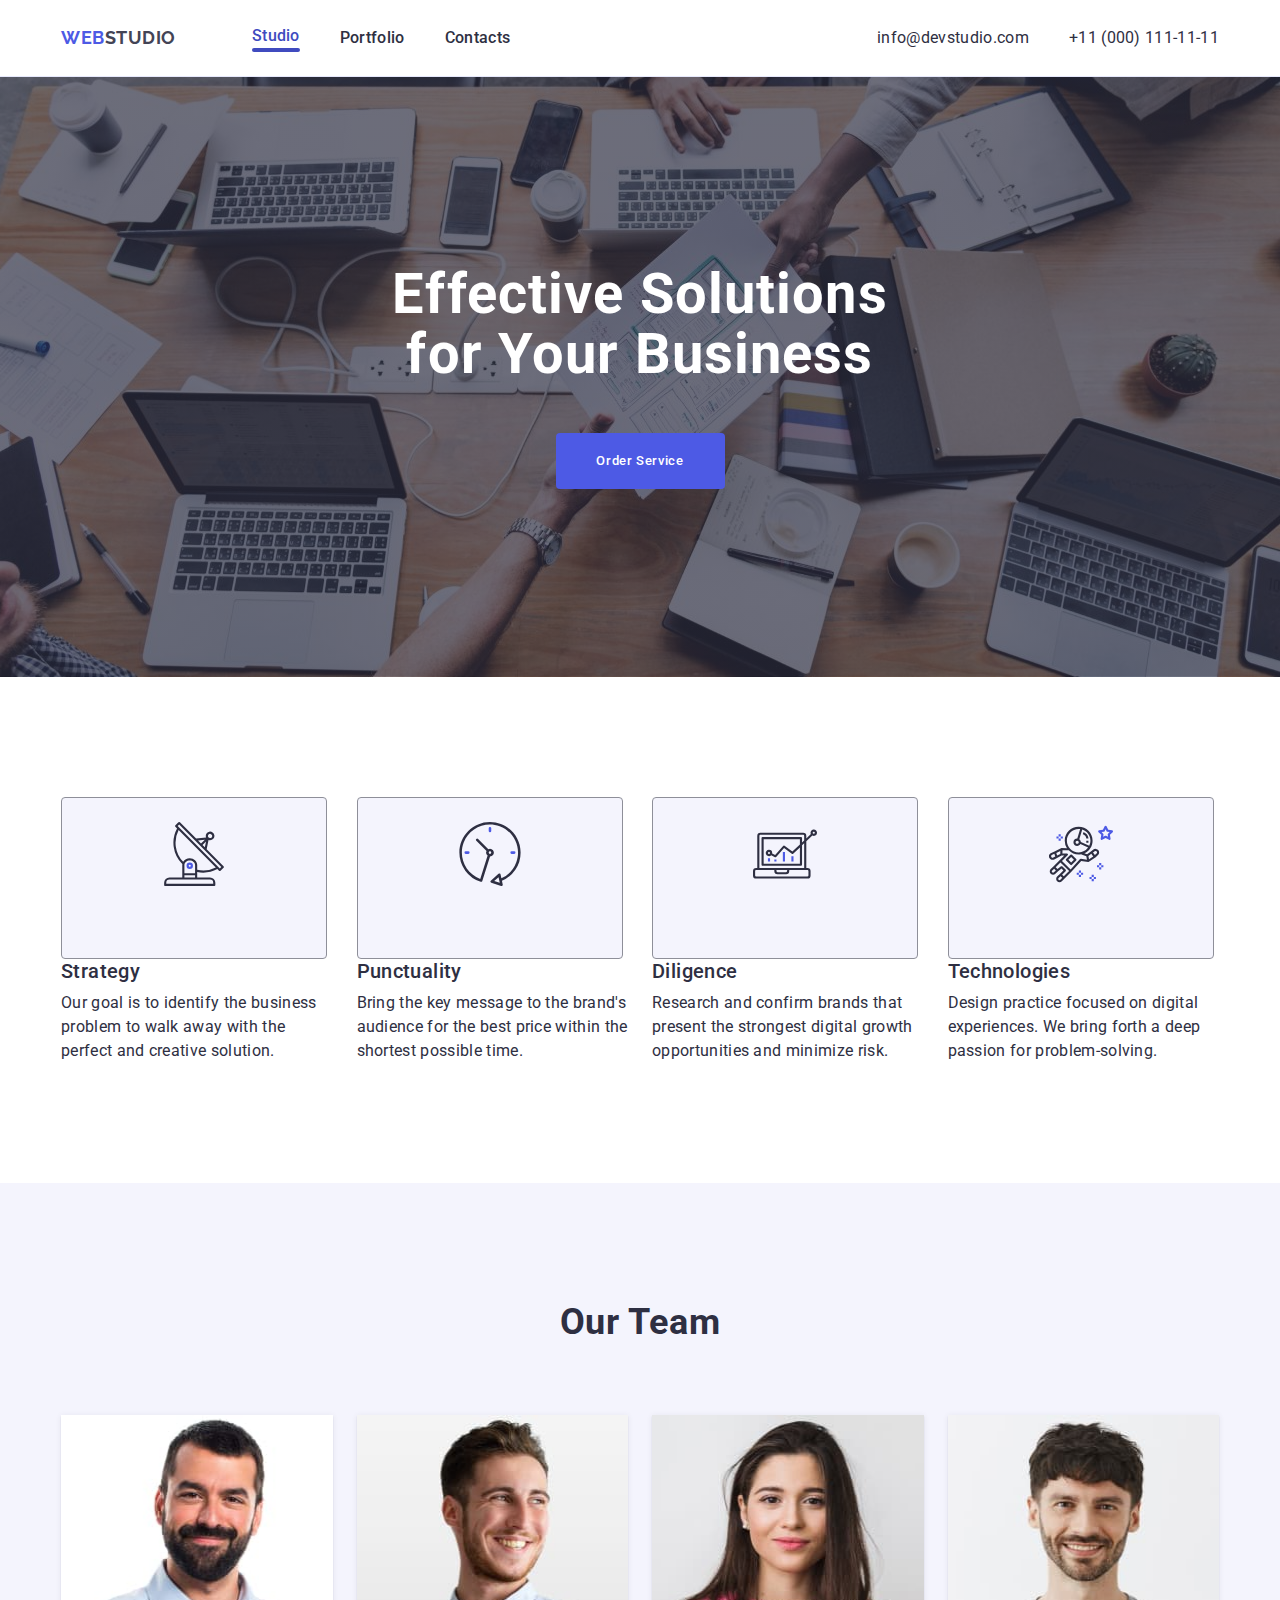
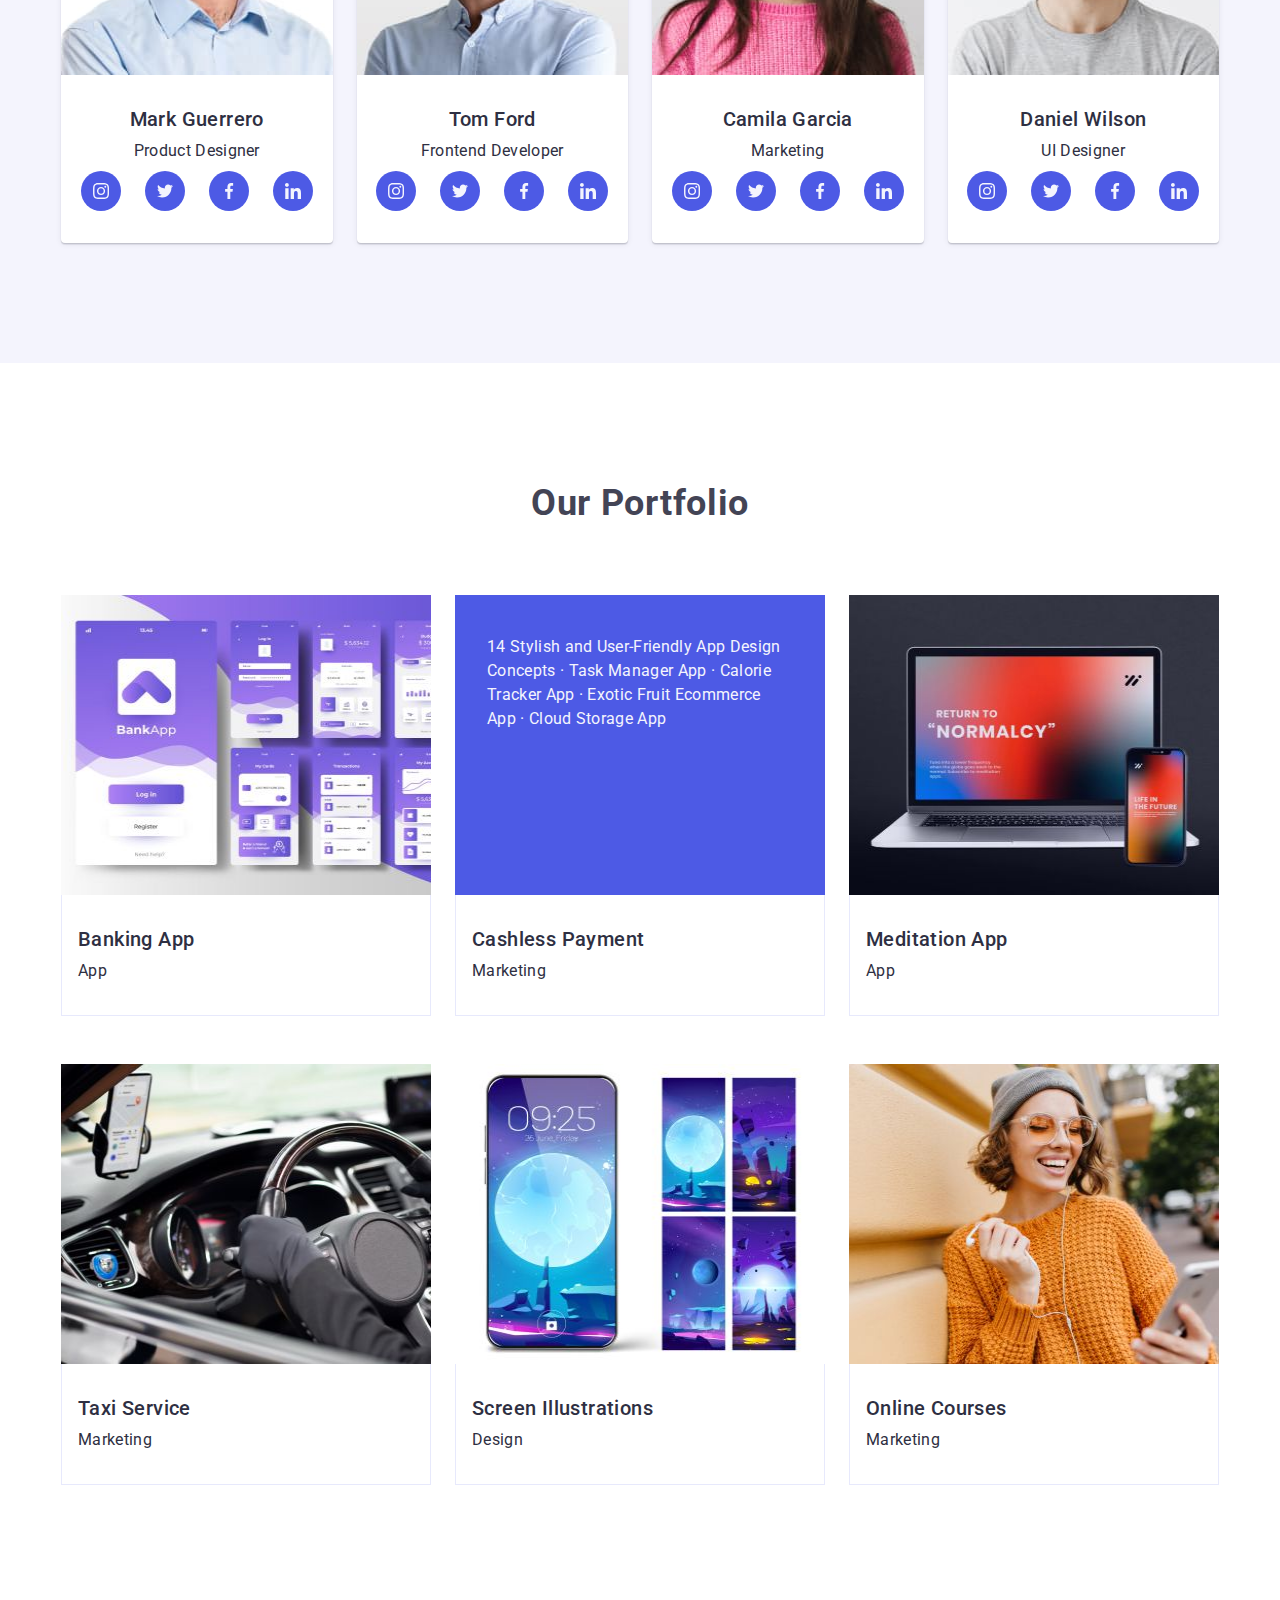
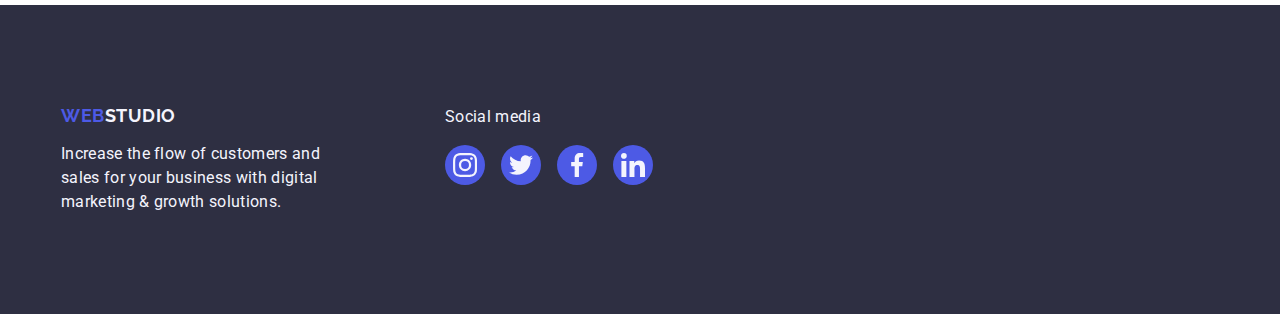
==== index.html @ d9c21d4d "update-hw-3" ====
<!DOCTYPE html>
<html lang="en">
  <head>
    <meta charset="UTF-8" />
    <meta name="description" content="Web Studio Team" />
    <link
      rel="stylesheet"
      href="https://cdnjs.cloudflare.com/ajax/libs/modern-normalize/2.0.0/modern-normalize.min.css"
      integrity="sha512-4xo8blKMVCiXpTaLzQSLSw3KFOVPWhm/TRtuPVc4WG6kUgjH6J03IBuG7JZPkcWMxJ5huwaBpOpnwYElP/m6wg=="
      crossorigin="anonymous"
      referrerpolicy="no-referrer"
    />
    <title>WebStudio</title>
    <link rel="stylesheet" href="./css/styles.css" />
    <link
      href="https://fonts.googleapis.com/css2?family=Raleway:wght@700&family=Roboto:wght@400;500;700&display=swap"
      rel="stylesheet"
    />
    <link rel="preconnect" href="https://fonts.gstatic.com" crossorigin />
    <link rel="preconnect" href="https://fonts.googleapis.com" />
  </head>

  <body>
    <!--===================================logo, navi and contacts-->
    <header id="head" class="header">
      <div class="container box-header">
        <nav class="navigacion">
          <a class="logo-top" href="./index.html"
            ><span class="span-top">Web</span>Studio</a
          >
          <ul class="list-nav">
            <li><a class="nav active" href="./index.html">Studio</a></li>
            <li><a class="nav" href="">Portfolio</a></li>
            <li><a class="nav" href="">Contacts</a></li>
          </ul>
        </nav>
        <address class="address">
          <ul class="list-contacts">
            <li>
              <a class="contact" href="mailto:info@devstudio.com"
                >info@devstudio.com</a
              >
            </li>
            <li>
              <a class="contact" href="tel:+110001111111"
                >+11 (000) 111-11-11</a
              >
            </li>
          </ul>
        </address>
      </div>
    </header>
    <main>
      <!--====================================================main-page-->
      <section class="main-page">
        <div class="container box-main">
          <h1 class="main-title">Effective Solutions for Your Business</h1>
          <button class="button" type="button">Order Service</button>
        </div>
      </section>
      <!--========================================================benefits-->
      <section class="section benefits">
        <div class="container">
          <h2 class="visually-hidden">Benefits</h2>
          <ul class="list-ben">
            <li class="item-ben">
              <div class="icon-box">
                <svg class="icon-ben" width="64" height="64">
                  <use href="./images/icons.svg#icon-antenna"></use>
                </svg>
              </div>
              <h3 class="title-ben">Strategy</h3>
              <p class="text-ben">
                Our goal is to identify the business problem to walk away with
                the perfect and creative solution.
              </p>
            </li>
            <li class="item-ben">
              <div class="icon-box">
                <svg class="icon-ben" width="64" height="64">
                  <use href="./images/icons.svg#icon-clock"></use>
                </svg>
              </div>
              <h3 class="title-ben">Punctuality</h3>
              <p class="text-ben">
                Bring the key message to the brand's audience for the best price
                within the shortest possible time.
              </p>
            </li>
            <li class="item-ben">
              <div class="icon-box">
                <svg class="icon-ben" width="64" height="64">
                  <use href="./images/icons.svg#icon-diagram"></use>
                </svg>
              </div>
              <h3 class="title-ben">Diligence</h3>
              <p class="text-ben">
                Research and confirm brands that present the strongest digital
                growth opportunities and minimize risk.
              </p>
            </li>
            <li class="item-ben">
              <div class="icon-box">
                <svg class="icon-ben" width="64" height="64">
                  <use href="./images/icons.svg#icon-astronaut"></use>
                </svg>
              </div>
              <h3 class="title-ben">Technologies</h3>
              <p class="text-ben">
                Design practice focused on digital experiences. We bring forth a
                deep passion for problem-solving.
              </p>
            </li>
          </ul>
        </div>
      </section>
      <!--=====================================================team-->
      <section id="studio" class="section team">
        <div class="container box-team">
          <h2 class="title-team">Our Team</h2>
          <ul class="list-team">
            <li class="list-item">
              <img
                src="./images/our_team/img1.jpg"
                alt="Mark Guerrero"
                width="264"
                height="260"
              />
              <div class="box-text">
                <h3 class="title-list">Mark Guerrero</h3>
                <p class="text-list">Product Designer</p>
                <div class="team-icon-box">
                  <a
                    href="https://www.instagram.com"
                    class="icon"
                    target="_blank"
                  >
                    <svg class="" width="16" height="16">
                      <use href="./images/icons.svg#icon-instagram"></use>
                    </svg>
                  </a>
                  <a href="https://twitter.com" class="icon" target="_blank">
                    <svg class="" width="16" height="16">
                      <use href="./images/icons.svg#icon-twitter"></use>
                    </svg>
                  </a>
                  <a
                    href="https://www.facebook.com"
                    class="icon"
                    target="_blank"
                  >
                    <svg class="" width="16" height="16">
                      <use href="./images/icons.svg#icon-facebook"></use>
                    </svg>
                  </a>
                  <a
                    href="https://www.linkedin.com"
                    class="icon"
                    target="_blank"
                  >
                    <svg class="" width="16" height="16">
                      <use href="./images/icons.svg#icon-linkedin"></use>
                    </svg>
                  </a>
                </div>
              </div>
            </li>
            <li class="list-item">
              <img
                src="./images/our_team/img2.jpg"
                alt="Tom Ford"
                width="264"
                height="260"
              />
              <div class="box-text">
                <h3 class="title-list">Tom Ford</h3>
                <p class="text-list">Frontend Developer</p>
                <div class="team-icon-box">
                  <a
                    href="https://www.instagram.com"
                    class="icon"
                    target="_blank"
                  >
                    <svg class="" width="16" height="16">
                      <use href="./images/icons.svg#icon-instagram"></use>
                    </svg>
                  </a>
                  <a href="https://twitter.com" class="icon" target="_blank">
                    <svg class="" width="16" height="16">
                      <use href="./images/icons.svg#icon-twitter"></use>
                    </svg>
                  </a>
                  <a
                    href="https://www.facebook.com"
                    class="icon"
                    target="_blank"
                  >
                    <svg class="" width="16" height="16">
                      <use href="./images/icons.svg#icon-facebook"></use>
                    </svg>
                  </a>
                  <a
                    href="https://www.linkedin.com"
                    class="icon"
                    target="_blank"
                  >
                    <svg class="" width="16" height="16">
                      <use href="./images/icons.svg#icon-linkedin"></use>
                    </svg>
                  </a>
                </div>
              </div>
            </li>
            <li class="list-item">
              <img
                src="./images/our_team/img3.jpg"
                alt="Camila Garcia"
                width="264"
                height="260"
              />
              <div class="box-text">
                <h3 class="title-list">Camila Garcia</h3>
                <p class="text-list">Marketing</p>
                <div class="team-icon-box">
                  <a
                    href="https://www.instagram.com"
                    class="icon"
                    target="_blank"
                  >
                    <svg class="" width="16" height="16">
                      <use href="./images/icons.svg#icon-instagram"></use>
                    </svg>
                  </a>
                  <a href="https://twitter.com" class="icon" target="_blank">
                    <svg class="" width="16" height="16">
                      <use href="./images/icons.svg#icon-twitter"></use>
                    </svg>
                  </a>
                  <a
                    href="https://www.facebook.com"
                    class="icon"
                    target="_blank"
                  >
                    <svg class="" width="16" height="16">
                      <use href="./images/icons.svg#icon-facebook"></use>
                    </svg>
                  </a>
                  <a
                    href="https://www.linkedin.com"
                    class="icon"
                    target="_blank"
                  >
                    <svg class="" width="16" height="16">
                      <use href="./images/icons.svg#icon-linkedin"></use>
                    </svg>
                  </a>
                </div>
              </div>
            </li>
            <li class="list-item">
              <img
                src="./images/our_team/img4.jpg"
                alt="Daniel Wilson"
                width="264"
                height="260"
              />
              <div class="box-text">
                <h3 class="title-list">Daniel Wilson</h3>
                <p class="text-list">UI Designer</p>
                <div class="team-icon-box">
                  <a
                    href="https://www.instagram.com"
                    class="icon"
                    target="_blank"
                  >
                    <svg class="" width="16" height="16">
                      <use href="./images/icons.svg#icon-instagram"></use>
                    </svg>
                  </a>
                  <a href="https://twitter.com" class="icon" target="_blank">
                    <svg class="" width="16" height="16">
                      <use href="./images/icons.svg#icon-twitter"></use>
                    </svg>
                  </a>
                  <a
                    href="https://www.facebook.com"
                    class="icon"
                    target="_blank"
                  >
                    <svg class="" width="16" height="16">
                      <use href="./images/icons.svg#icon-facebook"></use>
                    </svg>
                  </a>
                  <a
                    href="https://www.linkedin.com"
                    class="icon"
                    target="_blank"
                  >
                    <svg class="" width="16" height="16">
                      <use href="./images/icons.svg#icon-linkedin"></use>
                    </svg>
                  </a>
                </div>
              </div>
            </li>
          </ul>
        </div>
      </section>
      <!--==================================================portfolio-->
      <section id="portfolio" class="section portfolio">
        <div class="container">
          <h2 class="title-port">Our Portfolio</h2>

          <ul class="list-port">
            <li class="item-port">
              <img
                class="image"
                src="./images/our_portfolio/img-1.jpg"
                alt="Banking App"
                width="360"
                height="300"
              />

              <div class="box-text-port">
                <h3 class="title-list">Banking App</h3>
                <p class="text-list">App</p>
              </div>
            </li>

            <li class="item-port">
              <div class="bank-app">
                <img
                  src="./images/our_portfolio/img-2.jpg"
                  alt="Cashless Payment"
                  width="360"
                  height="300"
                />
                <div class="overlay">
                  <p class="text-overlay text-list">
                    14 Stylish and User-Friendly App Design Concepts · Task
                    Manager App · Calorie Tracker App · Exotic Fruit Ecommerce
                    App · Cloud Storage App
                  </p>
                </div>
              </div>
              <div class="box-text-port">
                <h3 class="title-list">Cashless Payment</h3>
                <p class="text-list">Marketing</p>
              </div>
            </li>

            <li class="item-port">
              <img
                src="./images/our_portfolio/img-3.jpg"
                alt="Meditation App"
                width="360"
                height="300"
              />
              <div class="box-text-port">
                <h3 class="title-list">Meditation App</h3>
                <p class="text-list">App</p>
              </div>
            </li>

            <li class="item-port">
              <img
                src="./images/our_portfolio/img-4.jpg"
                alt="Taxi Service"
                width="360"
                height="300"
              />
              <div class="box-text-port">
                <h3 class="title-list">Taxi Service</h3>
                <p class="text-list">Marketing</p>
              </div>
            </li>

            <li class="item-port">
              <img
                src="./images/our_portfolio/img-5.jpg"
                alt="Screen Illustrations"
                width="360"
                height="300"
              />
              <div class="box-text-port">
                <h3 class="title-list">Screen Illustrations</h3>
                <p class="text-list">Design</p>
              </div>
            </li>

            <li class="item-port">
              <img
                src="./images/our_portfolio/img-6.jpg"
                alt="Online Courses"
                width="360"
                height="300"
              />
              <div class="box-text-port">
                <h3 class="title-list">Online Courses</h3>
                <p class="text-list">Marketing</p>
              </div>
            </li>
          </ul>
        </div>
      </section>
    </main>
    <!--===========================================================footer-->
    <footer class="footer">
      <div class="container footer-box">
        <div class="footer-text-box">
          <a class="footer-logo" href="#head"
            ><span class="span-footer">Web</span>Studio</a
          >
          <p class="footer-text">
            Increase the flow of customers and sales for your business with
            digital marketing & growth solutions.
          </p>
        </div>
        <div class="footer-social-media">
          <p class="footer-text">Social media</p>
          <div class="footer-icon-box">
            <a href="https://www.instagram.com" class="icon" target="_blank">
              <svg class="" width="24" height="24">
                <use href="./images/icons.svg#icon-instagram"></use>
              </svg>
            </a>
            <a href="https://twitter.com" class="icon" target="_blank">
              <svg class="" width="24" height="24">
                <use href="./images/icons.svg#icon-twitter"></use>
              </svg>
            </a>
            <a href="https://www.facebook.com" class="icon" target="_blank">
              <svg class="" width="24" height="24">
                <use href="./images/icons.svg#icon-facebook"></use>
              </svg>
            </a>
            <a href="https://www.linkedin.com" class="icon" target="_blank">
              <svg class="" width="24" height="24">
                <use href="./images/icons.svg#icon-linkedin"></use>
              </svg>
            </a>
          </div>
        </div>
      </div>
    </footer>
  </body>
</html>
---- css/styles.css ----
body {
  font-family: "Roboto", sans-serif;
  background-color: #fff;
  color: #434455;
  margin: 0;
  padding: 0;
  min-height: 100vh;
  display: flex;
  flex-direction: column;
}
main {
  flex-grow: 1;
}
img {
  display: block;
  width: 100%;
}
h1,
h2,
h3,
h4,
h5,
h6,
p {
  margin: 0;
}
a {
  font-style: normal;
  color: currentColor;
  text-decoration: none;
}
ul,
ol {
  list-style: none;
  margin: 0;
  padding: 0;
}

/* відступи кожної секції */
.section {
  padding-top: 120px;
  padding-bottom: 120px;
}
/* правило для усіх секцій */
.container {
  max-width: 1158px;
  padding: 0 15px;
  margin: 0 auto;
}

/* #region ================================header */
.header {
  border-bottom: 1px solid #e7e9fc;
}
.box-header {
  display: flex;
  align-items: center;
}
.navigacion {
  display: flex;
  align-items: center;
}
.list-nav {
  display: flex;
  align-items: center;
  gap: 40px;
}
.nav {
  display: block;
  padding: 24px 0;
}

.nav.active {
  color: #404bbf;
}
.nav.active::after {
  content: "";
  display: block;
  width: 100%;
  height: 4px;
  border-radius: 2px;
  background-color: #404bbf;
}
.list-contacts {
  display: flex;
  gap: 40px;
}
.address {
  display: block;
  margin-left: auto;
}
.logo-top {
  font-size: 18px;
  font-weight: 700;
  line-height: 1.17;
  letter-spacing: 0.54px;
  font-family: "Raleway", sans-serif;
  text-transform: uppercase;
  margin-right: 76px;
}
.span-top {
  color: #4d5ae5;
}
.nav {
  color: #2e2f42;
  font-size: 16px;
  font-weight: 500;
  line-height: 24px;
  letter-spacing: 0.32px;
}
.nav:hover,
.nav:focus,
.contact:hover,
.contact:focus {
  color: #404bbf;
}

.contact {
  color: #2e2f42;
  line-height: 24px;
  letter-spacing: 0.32px;
}
/* #endregion */

/* #region ================================main-page */

.main-page {
  padding: 188px 0;
  background-image: linear-gradient(
      to bottom,
      rgba(46, 47, 66, 0.7),
      rgba(46, 47, 66, 0.7)
    ),
    url(/images/people-office.jpg);
  background-color: #2e2f42b2;
  background-repeat: no-repeat;
  background-position: center;
  background-size: cover;
}

.main-title {
  max-width: 496px;
  color: white;
  font-size: 56px;
  line-height: 1.07;
  letter-spacing: 1.12px;
  text-align: center;
  display: block;
  margin: auto;
  margin-bottom: 48px;
}

.button {
  color: white;
  background-color: #4d5ae5;
  cursor: pointer;
  font-family: "Roboto", sans-serif;
  font-weight: 500;
  line-height: 24px;
  letter-spacing: 0.64px;
  min-width: 169px;
  padding: 16px 32px;
  border: none;
  margin: auto;
  display: block;
  border-radius: 4px;
}
.button:hover,
.button:focus {
  background-color: #404bbf;
}
/* #endregion */

/* #region ================================benefits */
.benefits {
  color: #2e2f42;
}
.visually-hidden {
  position: absolute;
  width: 1px;
  height: 1px;
  margin: -1px;
  border: 0;
  padding: 0;
  white-space: nowrap;
  clip-path: inset(100%);
  clip: rect(0 0 0 0);
  overflow: hidden;
}
.list-ben {
  display: flex;
  align-items: center;
  gap: 24px;
}
.list-ben .item-ben {
  background-color: #fff;
  width: calc((100% - 72px) / 4);
}
.icon-box {
  background-color: #f4f4fd;
  width: 264px;
  height: 112px;
  border-radius: 4px;
  border: 1px solid #8e8f99;
  text-align: center;
  padding: 24px 0;
}

.item-ben .title-ben {
  margin-bottom: 8px;
  font-size: 20px;
  font-weight: 500;
  line-height: 24px;
  letter-spacing: 0.4px;
}
.item-ben .text-ben {
  line-height: 24px;
  letter-spacing: 0.32px;
}
/* #endregion benefits */

/* #region ================================team */
.team {
  background-color: #f4f4fd;
  color: #2e2f42;
}

.title-team {
  text-align: center;
  font-size: 36px;
  line-height: 1.11;
  letter-spacing: 0.72px;
  text-transform: capitalize;
  margin-bottom: 72px;
}
.list-team {
  display: flex;
  flex-wrap: wrap;
  gap: 24px;
}
.list-item {
  width: calc((100% - 72px) / 4);
  box-shadow: 0px 2px 1px 0px rgba(46, 47, 66, 0.08),
    0px 1px 1px 0px rgba(46, 47, 66, 0.16),
    0px 1px 6px 0px rgba(46, 47, 66, 0.08);
  border-radius: 0px 0px 4px 4px;
  background-color: #ffffff;
}
.box-text {
  text-align: center;
  padding: 32px 0;
}
.title-list {
  font-size: 20px;
  font-weight: 500;
  line-height: 24px;
  letter-spacing: 0.4px;
  margin-bottom: 8px;
}
.text-list {
  line-height: 24px;
  letter-spacing: 0.32px;
}
.team-icon-box {
  display: flex;
  gap: 24px;
  margin-top: 8px;
  justify-content: center;
}
.team-icon-box .icon {
  display: flex;
  fill: #f4f4fd;
  width: 40px;
  height: 40px;
  background-color: #4d5ae5;
  border-radius: 50%;
  justify-content: center;
  align-items: center;
}
.team-icon-box .icon:hover {
  background-color: #404bbf;
}
/* #endregion team */

/* #region ================================portfolio */

.list-port {
  color: #2e2f42;
  display: flex;
  flex-wrap: wrap;
  gap: 48px 24px;
}
.item-port {
  width: calc((100% - 48px) / 3);
}
.box-text-port {
  padding: 32px 16px;
  border: 1px solid #e7e9fc;
  border-top: none;
}
.title-port {
  text-align: center;
  font-size: 36px;
  font-weight: 700;
  line-height: 40px;
  letter-spacing: 0.72px;
  text-transform: capitalize;
  margin-bottom: 72px;
}
.title-list {
  font-size: 20px;
  font-weight: 500;
  line-height: 1.2;
  letter-spacing: 0.4px;
  margin-bottom: 8px;
}
.text-list {
  line-height: 24px;
  letter-spacing: 0.32px;
}

.overlay .text-list {
  color: #f4f4fd;
  margin: 40px 32px 0;
}
.bank-app {
  position: relative;
  overflow: hidden;
}

.overlay {
  position: absolute;
  background: #4d5ae5;
  top: 0;
  left: 0;
  width: 100%;
  height: 100%;
  transform: translateY (0);
  transition: transform 250ms ease-in-out;
}
.item-port:hover .overlay {
  transform: translateY(100%);
}
.item-port:hover {
  box-shadow: 0px 2px 1px 0px rgba(46, 47, 66, 0.08),
    0px 1px 1px 0px rgba(46, 47, 66, 0.16),
    0px 1px 6px 0px rgba(46, 47, 66, 0.08);
}

/* #endregion portfolio */

/* #region ================================footer */

.footer-logo {
  display: inline-block;
  margin-bottom: 16px;
}
.footer {
  color: #f4f4fd;
  background-color: #2e2f42;
  padding: 100px 0;
}
.footer-logo {
  font-size: 18px;
  font-weight: 700;
  line-height: 1.17;
  letter-spacing: 0.54px;
  font-family: "Raleway", sans-serif;
  text-transform: uppercase;
}
.span-footer {
  color: #4d5ae5;
}
.footer-text {
  width: 264px;
  line-height: 24px;
  letter-spacing: 0.32px;
}
.footer-box {
  display: flex;
}
.footer-social-media {
  display: inline-block;
  margin-left: 120px;
}
.footer-icon-box {
  display: flex;
  gap: 16px;
  margin-top: 16px;
}
.footer-icon-box .icon {
  display: flex;
  fill: #f4f4fd;
  width: 40px;
  height: 40px;
  background-color: #4d5ae5;
  border-radius: 50%;
  justify-content: center;
  align-items: center;
}
.footer-icon-box .icon:hover {
  background-color: #31d0aa;
}
/* #endregion footer */ /* #endregion footer */
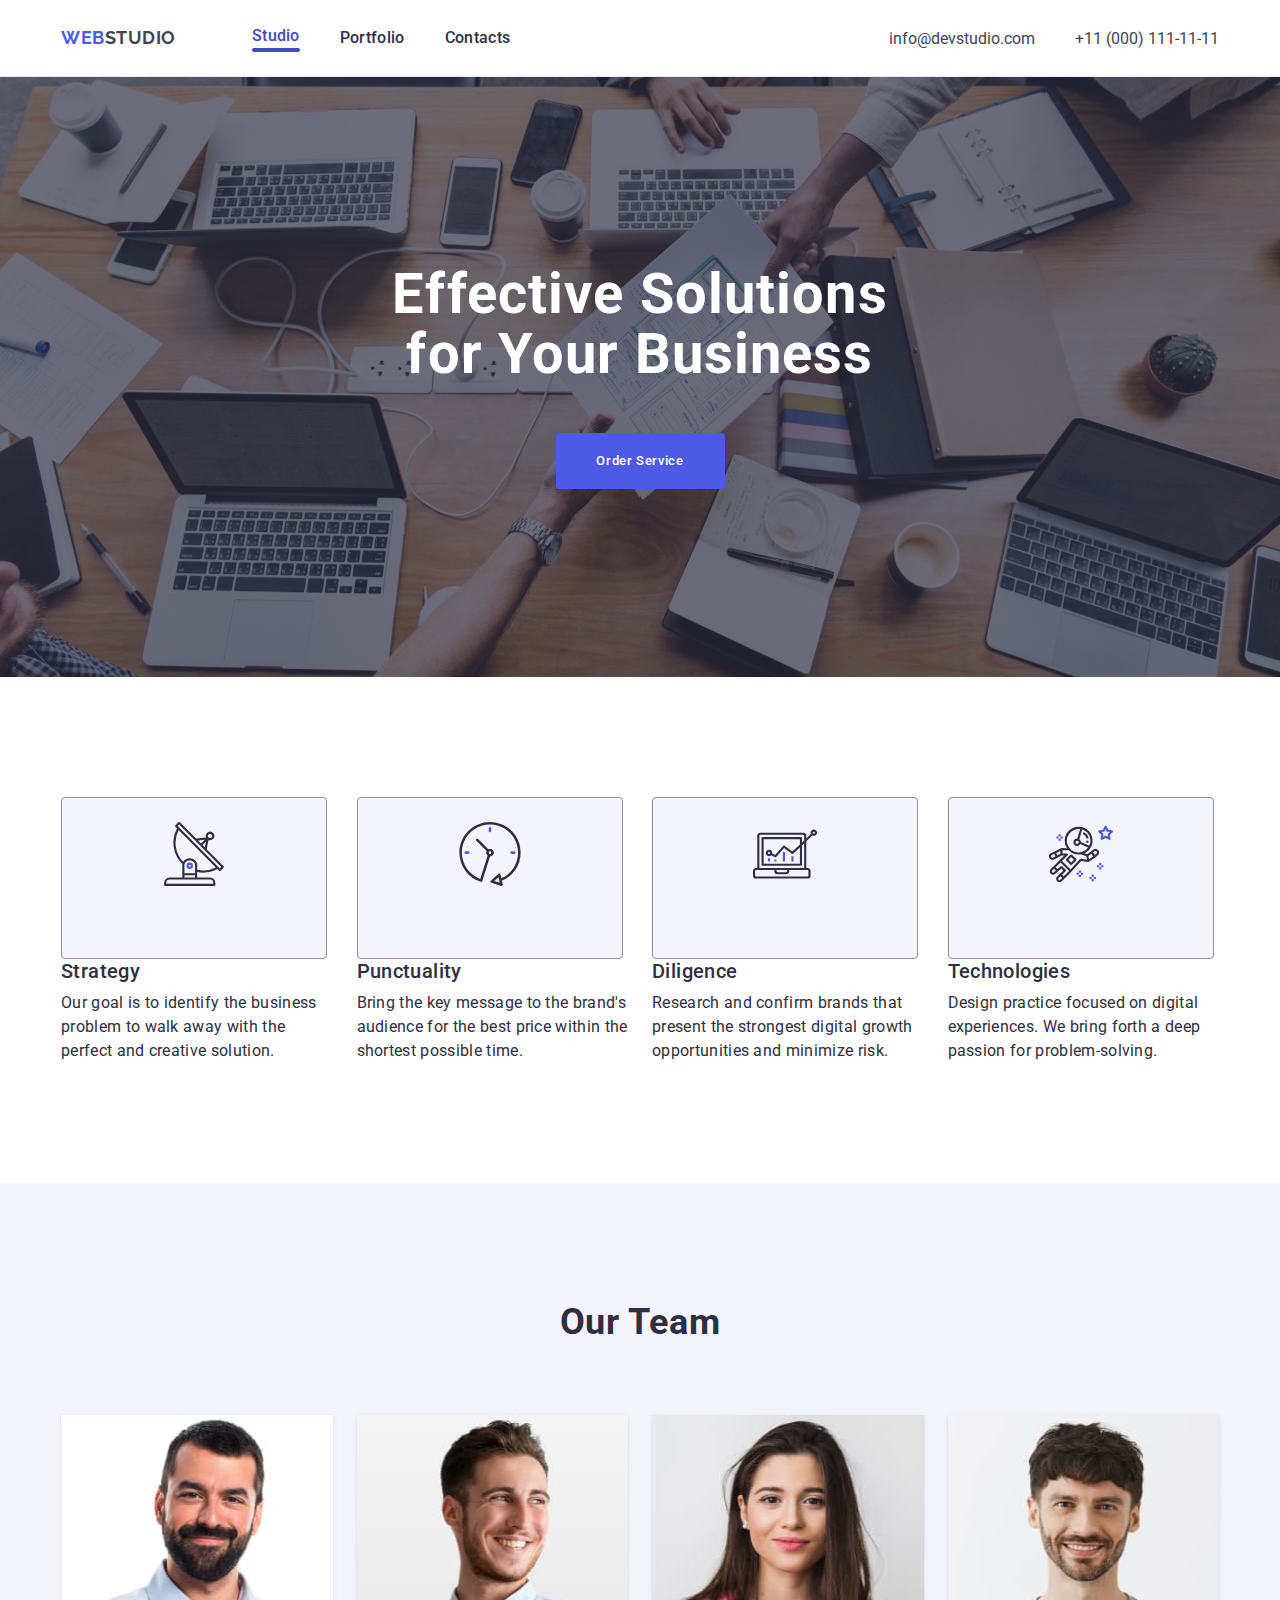
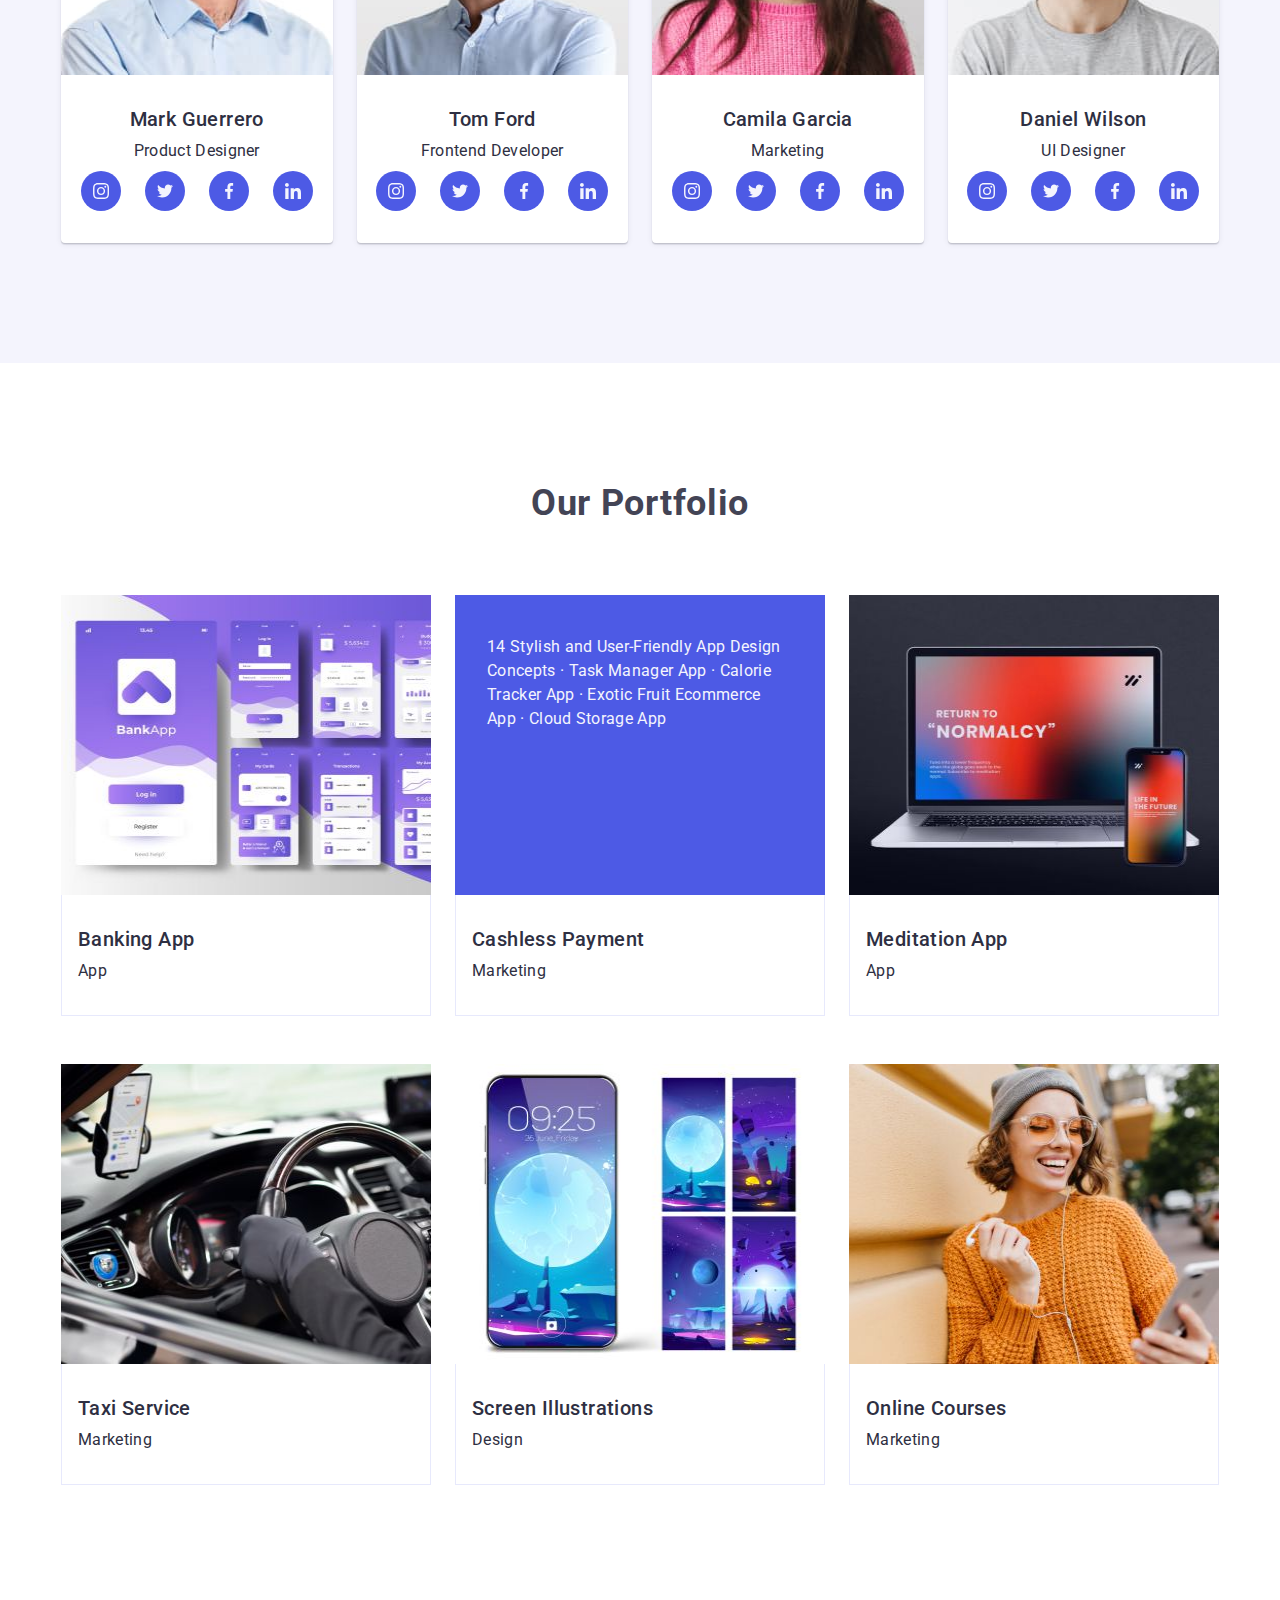
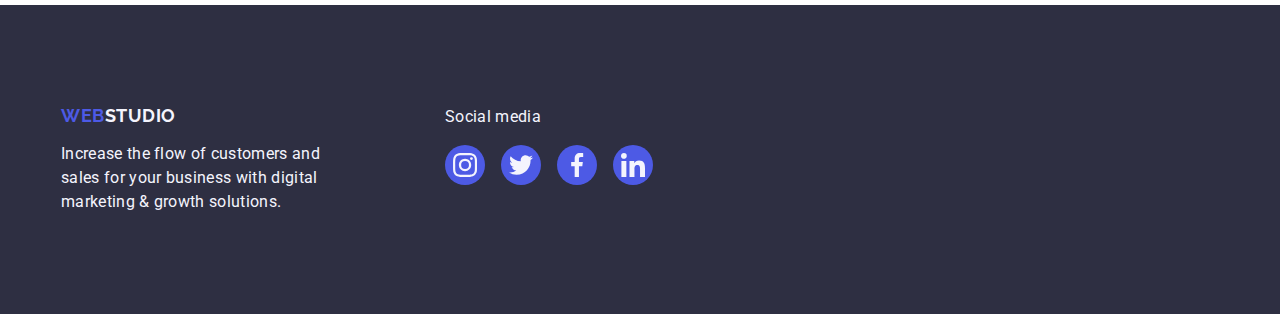
==== commit ff3d419a: "update-hw4" ====
--- a/index.html
+++ b/index.html
@@ -328,7 +328,7 @@
             </li>
 
             <li class="item-port">
-              <div class="bank-app">
+              <div class="overlay-box">
                 <img
                   src="./images/our_portfolio/img-2.jpg"
                   alt="Cashless Payment"
--- a/css/styles.css
+++ b/css/styles.css
@@ -65,9 +65,10 @@
   align-items: center;
   gap: 40px;
 }
-.nav {
+.list-nav .nav {
   display: block;
   padding: 24px 0;
+  transition: color 150ms ease-in-out 0ms;
 }
 
 .nav.active {
@@ -108,6 +109,11 @@
   line-height: 24px;
   letter-spacing: 0.32px;
 }
+.list-contact .contact {
+  color: #2e2f42;
+  line-height: 24px;
+  letter-spacing: 0.32px;
+}
 .nav:hover,
 .nav:focus,
 .contact:hover,
@@ -115,11 +121,6 @@
   color: #404bbf;
 }
 
-.contact {
-  color: #2e2f42;
-  line-height: 24px;
-  letter-spacing: 0.32px;
-}
 /* #endregion */
 
 /* #region ================================main-page */
@@ -131,7 +132,7 @@
       rgba(46, 47, 66, 0.7),
       rgba(46, 47, 66, 0.7)
     ),
-    url(/images/people-office.jpg);
+    url(../images/people-office.jpg);
   background-color: #2e2f42b2;
   background-repeat: no-repeat;
   background-position: center;
@@ -164,7 +165,9 @@
   margin: auto;
   display: block;
   border-radius: 4px;
-}
+  transition: background-color 150ms ease-in-out 0ms;
+}
+
 .button:hover,
 .button:focus {
   background-color: #404bbf;
@@ -276,6 +279,7 @@
   border-radius: 50%;
   justify-content: center;
   align-items: center;
+  transition: background-color 150ms ease-in-out 0ms;
 }
 .team-icon-box .icon:hover {
   background-color: #404bbf;
@@ -319,11 +323,11 @@
   letter-spacing: 0.32px;
 }
 
-.overlay .text-list {
+.text-overlay {
   color: #f4f4fd;
   margin: 40px 32px 0;
 }
-.bank-app {
+.item-port .overlay-box {
   position: relative;
   overflow: hidden;
 }
@@ -335,11 +339,12 @@
   left: 0;
   width: 100%;
   height: 100%;
-  transform: translateY (0);
+  transform: translateY (100%);
   transition: transform 250ms ease-in-out;
 }
+
 .item-port:hover .overlay {
-  transform: translateY(100%);
+  transform: translateY(-100%);
 }
 .item-port:hover {
   box-shadow: 0px 2px 1px 0px rgba(46, 47, 66, 0.08),
@@ -397,6 +402,7 @@
   border-radius: 50%;
   justify-content: center;
   align-items: center;
+  transition: background-color 150ms ease-in-out 0ms;
 }
 .footer-icon-box .icon:hover {
   background-color: #31d0aa;
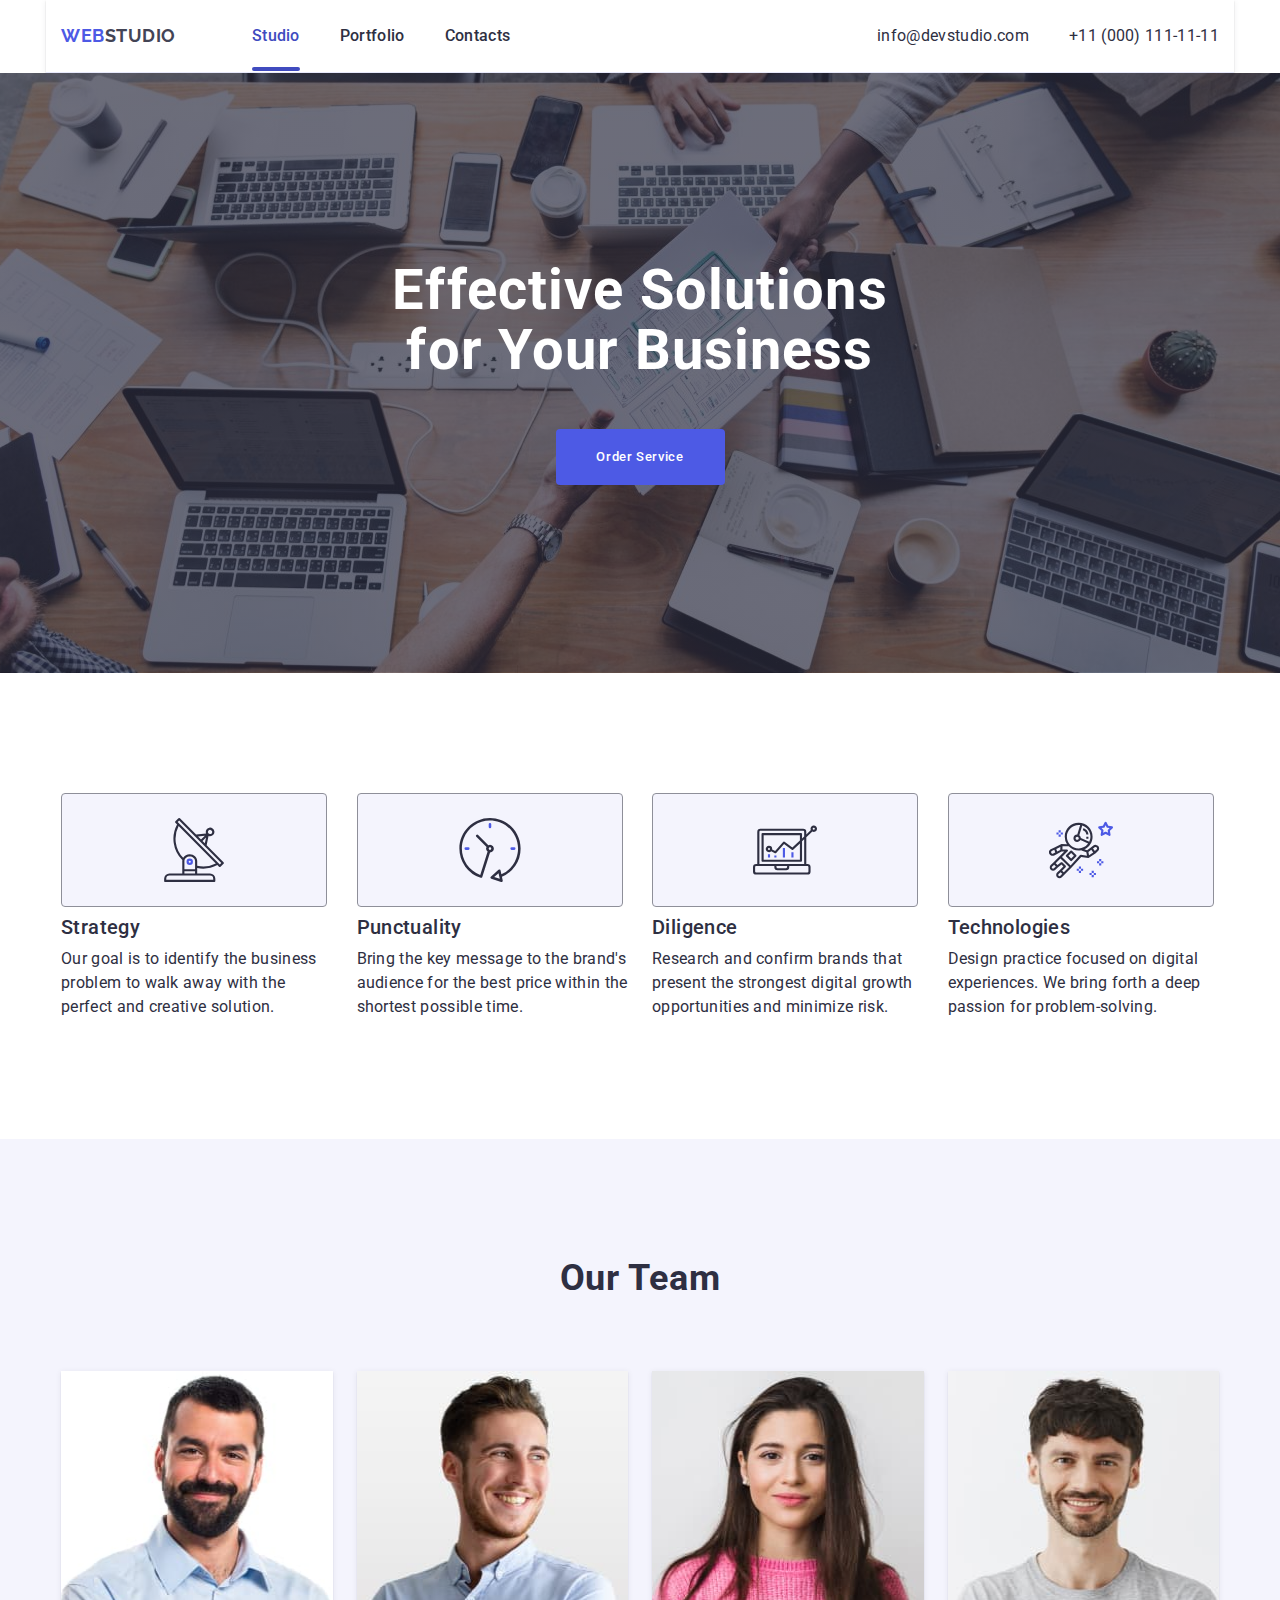
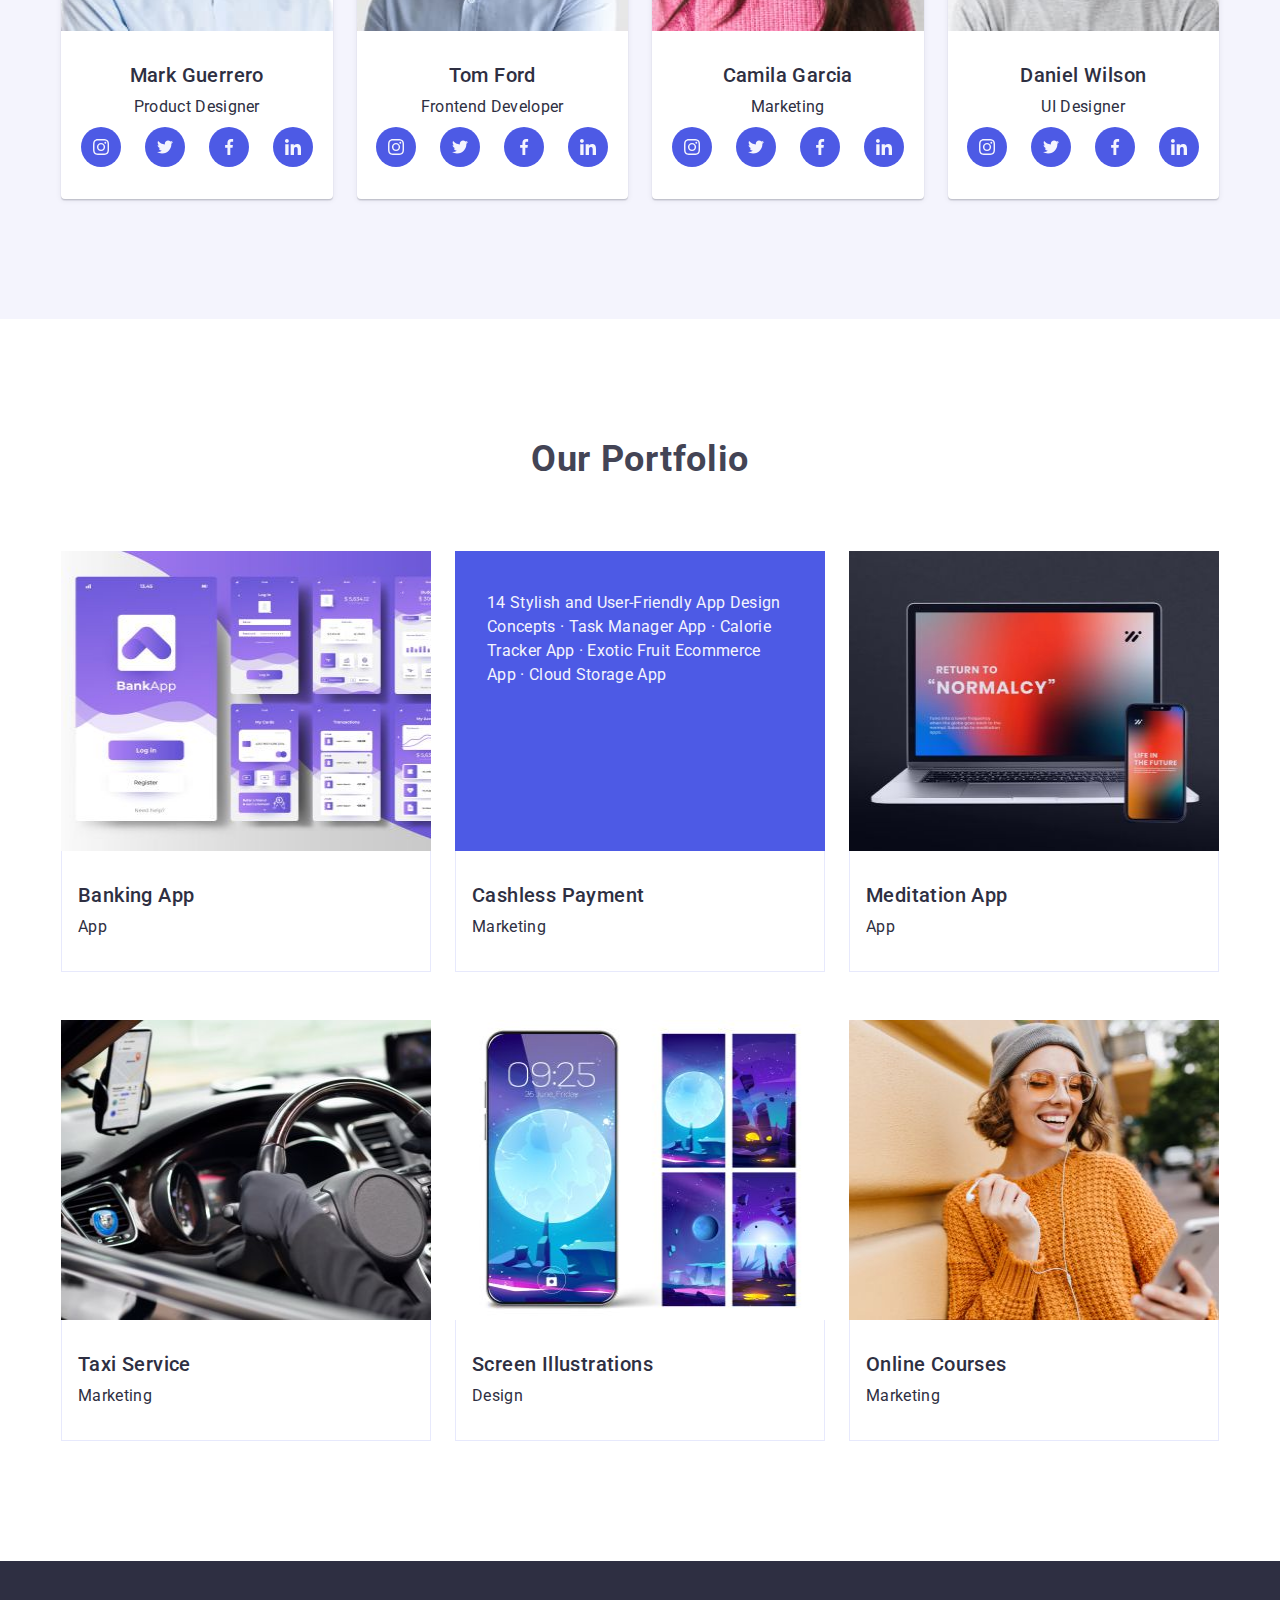
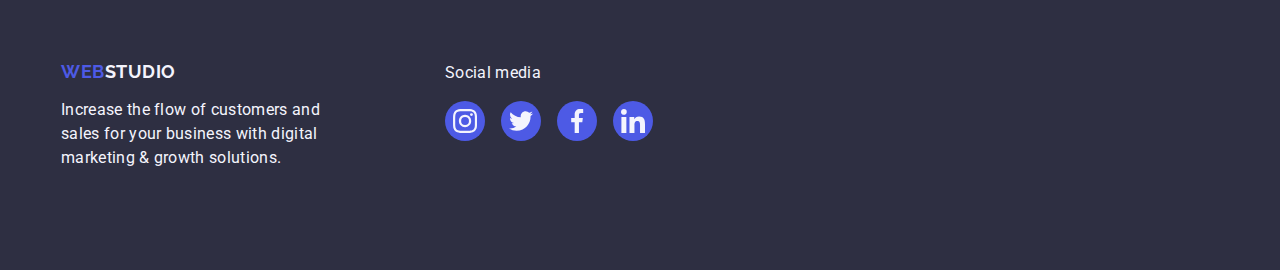
==== commit e1dd6368: "hw-update-5" ====
--- a/index.html
+++ b/index.html
@@ -24,7 +24,7 @@
     <!--===================================logo, navi and contacts-->
     <header id="head" class="header">
       <div class="container box-header">
-        <nav class="navigacion">
+        <nav class="navigation">
           <a class="logo-top" href="./index.html"
             ><span class="span-top">Web</span>Studio</a
           >
@@ -130,38 +130,52 @@
                 <h3 class="title-list">Mark Guerrero</h3>
                 <p class="text-list">Product Designer</p>
                 <div class="team-icon-box">
-                  <a
-                    href="https://www.instagram.com"
-                    class="icon"
-                    target="_blank"
-                  >
-                    <svg class="" width="16" height="16">
-                      <use href="./images/icons.svg#icon-instagram"></use>
-                    </svg>
-                  </a>
-                  <a href="https://twitter.com" class="icon" target="_blank">
-                    <svg class="" width="16" height="16">
-                      <use href="./images/icons.svg#icon-twitter"></use>
-                    </svg>
-                  </a>
-                  <a
-                    href="https://www.facebook.com"
-                    class="icon"
-                    target="_blank"
-                  >
-                    <svg class="" width="16" height="16">
-                      <use href="./images/icons.svg#icon-facebook"></use>
-                    </svg>
-                  </a>
-                  <a
-                    href="https://www.linkedin.com"
-                    class="icon"
-                    target="_blank"
-                  >
-                    <svg class="" width="16" height="16">
-                      <use href="./images/icons.svg#icon-linkedin"></use>
-                    </svg>
-                  </a>
+                  <ul class="list-social-media">
+                    <li class="list-item-social">
+                      <a
+                        href="https://www.instagram.com"
+                        class="icon"
+                        target="_blank"
+                      >
+                        <svg class="" width="16" height="16">
+                          <use href="./images/icons.svg#icon-instagram"></use>
+                        </svg>
+                      </a>
+                    </li>
+                    <li class="list-item-social">
+                      <a
+                        href="https://twitter.com"
+                        class="icon"
+                        target="_blank"
+                      >
+                        <svg class="" width="16" height="16">
+                          <use href="./images/icons.svg#icon-twitter"></use>
+                        </svg>
+                      </a>
+                    </li>
+                    <li class="list-item-social">
+                      <a
+                        href="https://www.facebook.com"
+                        class="icon"
+                        target="_blank"
+                      >
+                        <svg class="" width="16" height="16">
+                          <use href="./images/icons.svg#icon-facebook"></use>
+                        </svg>
+                      </a>
+                    </li>
+                    <li class="list-item-social">
+                      <a
+                        href="https://www.linkedin.com"
+                        class="icon"
+                        target="_blank"
+                      >
+                        <svg class="" width="16" height="16">
+                          <use href="./images/icons.svg#icon-linkedin"></use>
+                        </svg>
+                      </a>
+                    </li>
+                  </ul>
                 </div>
               </div>
             </li>
@@ -176,38 +190,52 @@
                 <h3 class="title-list">Tom Ford</h3>
                 <p class="text-list">Frontend Developer</p>
                 <div class="team-icon-box">
-                  <a
-                    href="https://www.instagram.com"
-                    class="icon"
-                    target="_blank"
-                  >
-                    <svg class="" width="16" height="16">
-                      <use href="./images/icons.svg#icon-instagram"></use>
-                    </svg>
-                  </a>
-                  <a href="https://twitter.com" class="icon" target="_blank">
-                    <svg class="" width="16" height="16">
-                      <use href="./images/icons.svg#icon-twitter"></use>
-                    </svg>
-                  </a>
-                  <a
-                    href="https://www.facebook.com"
-                    class="icon"
-                    target="_blank"
-                  >
-                    <svg class="" width="16" height="16">
-                      <use href="./images/icons.svg#icon-facebook"></use>
-                    </svg>
-                  </a>
-                  <a
-                    href="https://www.linkedin.com"
-                    class="icon"
-                    target="_blank"
-                  >
-                    <svg class="" width="16" height="16">
-                      <use href="./images/icons.svg#icon-linkedin"></use>
-                    </svg>
-                  </a>
+                  <ul class="list-social-media">
+                    <li class="list-item-social">
+                      <a
+                        href="https://www.instagram.com"
+                        class="icon"
+                        target="_blank"
+                      >
+                        <svg class="" width="16" height="16">
+                          <use href="./images/icons.svg#icon-instagram"></use>
+                        </svg>
+                      </a>
+                    </li>
+                    <li class="list-item-social">
+                      <a
+                        href="https://twitter.com"
+                        class="icon"
+                        target="_blank"
+                      >
+                        <svg class="" width="16" height="16">
+                          <use href="./images/icons.svg#icon-twitter"></use>
+                        </svg>
+                      </a>
+                    </li>
+                    <li class="list-item-social">
+                      <a
+                        href="https://www.facebook.com"
+                        class="icon"
+                        target="_blank"
+                      >
+                        <svg class="" width="16" height="16">
+                          <use href="./images/icons.svg#icon-facebook"></use>
+                        </svg>
+                      </a>
+                    </li>
+                    <li class="list-item-social">
+                      <a
+                        href="https://www.linkedin.com"
+                        class="icon"
+                        target="_blank"
+                      >
+                        <svg class="" width="16" height="16">
+                          <use href="./images/icons.svg#icon-linkedin"></use>
+                        </svg>
+                      </a>
+                    </li>
+                  </ul>
                 </div>
               </div>
             </li>
@@ -222,38 +250,52 @@
                 <h3 class="title-list">Camila Garcia</h3>
                 <p class="text-list">Marketing</p>
                 <div class="team-icon-box">
-                  <a
-                    href="https://www.instagram.com"
-                    class="icon"
-                    target="_blank"
-                  >
-                    <svg class="" width="16" height="16">
-                      <use href="./images/icons.svg#icon-instagram"></use>
-                    </svg>
-                  </a>
-                  <a href="https://twitter.com" class="icon" target="_blank">
-                    <svg class="" width="16" height="16">
-                      <use href="./images/icons.svg#icon-twitter"></use>
-                    </svg>
-                  </a>
-                  <a
-                    href="https://www.facebook.com"
-                    class="icon"
-                    target="_blank"
-                  >
-                    <svg class="" width="16" height="16">
-                      <use href="./images/icons.svg#icon-facebook"></use>
-                    </svg>
-                  </a>
-                  <a
-                    href="https://www.linkedin.com"
-                    class="icon"
-                    target="_blank"
-                  >
-                    <svg class="" width="16" height="16">
-                      <use href="./images/icons.svg#icon-linkedin"></use>
-                    </svg>
-                  </a>
+                  <ul class="list-social-media">
+                    <li class="list-item-social">
+                      <a
+                        href="https://www.instagram.com"
+                        class="icon"
+                        target="_blank"
+                      >
+                        <svg class="" width="16" height="16">
+                          <use href="./images/icons.svg#icon-instagram"></use>
+                        </svg>
+                      </a>
+                    </li>
+                    <li class="list-item-social">
+                      <a
+                        href="https://twitter.com"
+                        class="icon"
+                        target="_blank"
+                      >
+                        <svg class="" width="16" height="16">
+                          <use href="./images/icons.svg#icon-twitter"></use>
+                        </svg>
+                      </a>
+                    </li>
+                    <li class="list-item-social">
+                      <a
+                        href="https://www.facebook.com"
+                        class="icon"
+                        target="_blank"
+                      >
+                        <svg class="" width="16" height="16">
+                          <use href="./images/icons.svg#icon-facebook"></use>
+                        </svg>
+                      </a>
+                    </li>
+                    <li class="list-item-social">
+                      <a
+                        href="https://www.linkedin.com"
+                        class="icon"
+                        target="_blank"
+                      >
+                        <svg class="" width="16" height="16">
+                          <use href="./images/icons.svg#icon-linkedin"></use>
+                        </svg>
+                      </a>
+                    </li>
+                  </ul>
                 </div>
               </div>
             </li>
@@ -268,38 +310,52 @@
                 <h3 class="title-list">Daniel Wilson</h3>
                 <p class="text-list">UI Designer</p>
                 <div class="team-icon-box">
-                  <a
-                    href="https://www.instagram.com"
-                    class="icon"
-                    target="_blank"
-                  >
-                    <svg class="" width="16" height="16">
-                      <use href="./images/icons.svg#icon-instagram"></use>
-                    </svg>
-                  </a>
-                  <a href="https://twitter.com" class="icon" target="_blank">
-                    <svg class="" width="16" height="16">
-                      <use href="./images/icons.svg#icon-twitter"></use>
-                    </svg>
-                  </a>
-                  <a
-                    href="https://www.facebook.com"
-                    class="icon"
-                    target="_blank"
-                  >
-                    <svg class="" width="16" height="16">
-                      <use href="./images/icons.svg#icon-facebook"></use>
-                    </svg>
-                  </a>
-                  <a
-                    href="https://www.linkedin.com"
-                    class="icon"
-                    target="_blank"
-                  >
-                    <svg class="" width="16" height="16">
-                      <use href="./images/icons.svg#icon-linkedin"></use>
-                    </svg>
-                  </a>
+                  <ul class="list-social-media">
+                    <li class="list-item-social">
+                      <a
+                        href="https://www.instagram.com"
+                        class="icon"
+                        target="_blank"
+                      >
+                        <svg class="" width="16" height="16">
+                          <use href="./images/icons.svg#icon-instagram"></use>
+                        </svg>
+                      </a>
+                    </li>
+                    <li class="list-item-social">
+                      <a
+                        href="https://twitter.com"
+                        class="icon"
+                        target="_blank"
+                      >
+                        <svg class="" width="16" height="16">
+                          <use href="./images/icons.svg#icon-twitter"></use>
+                        </svg>
+                      </a>
+                    </li>
+                    <li class="list-item-social">
+                      <a
+                        href="https://www.facebook.com"
+                        class="icon"
+                        target="_blank"
+                      >
+                        <svg class="" width="16" height="16">
+                          <use href="./images/icons.svg#icon-facebook"></use>
+                        </svg>
+                      </a>
+                    </li>
+                    <li class="list-item-social">
+                      <a
+                        href="https://www.linkedin.com"
+                        class="icon"
+                        target="_blank"
+                      >
+                        <svg class="" width="16" height="16">
+                          <use href="./images/icons.svg#icon-linkedin"></use>
+                        </svg>
+                      </a>
+                    </li>
+                  </ul>
                 </div>
               </div>
             </li>
--- a/css/styles.css
+++ b/css/styles.css
@@ -49,14 +49,14 @@
 }
 
 /* #region ================================header */
-.header {
+.box-header {
+  display: flex;
+  align-items: center;
+  box-shadow: 0px 2px 1px rgba(46, 47, 66, 0.08),
+    0px 1px 1px rgba(46, 47, 66, 0.16), 0px 1px 6px rgba(46, 47, 66, 0.08);
   border-bottom: 1px solid #e7e9fc;
 }
-.box-header {
-  display: flex;
-  align-items: center;
-}
-.navigacion {
+.navigation {
   display: flex;
   align-items: center;
 }
@@ -68,19 +68,35 @@
 .list-nav .nav {
   display: block;
   padding: 24px 0;
-  transition: color 150ms ease-in-out 0ms;
-}
-
+  transition: color 250ms cubic-bezier(0.4, 0, 0.2, 1);
+}
+.nav {
+  color: #2e2f42;
+  font-size: 16px;
+  font-weight: 500;
+  line-height: 24px;
+  letter-spacing: 0.32px;
+}
 .nav.active {
   color: #404bbf;
+  position: relative;
 }
 .nav.active::after {
+  position: absolute;
+  left: 0;
+  bottom: 1px;
   content: "";
   display: block;
   width: 100%;
   height: 4px;
   border-radius: 2px;
   background-color: #404bbf;
+}
+.nav:hover,
+.nav:focus,
+.contact:hover,
+.contact:focus {
+  color: #404bbf;
 }
 .list-contacts {
   display: flex;
@@ -102,30 +118,18 @@
 .span-top {
   color: #4d5ae5;
 }
-.nav {
+.list-contacts .contact {
   color: #2e2f42;
-  font-size: 16px;
-  font-weight: 500;
-  line-height: 24px;
-  letter-spacing: 0.32px;
-}
-.list-contact .contact {
-  color: #2e2f42;
-  line-height: 24px;
-  letter-spacing: 0.32px;
-}
-.nav:hover,
-.nav:focus,
-.contact:hover,
-.contact:focus {
-  color: #404bbf;
+  line-height: 24px;
+  letter-spacing: 0.32px;
+  transition: color 250ms cubic-bezier(0.4, 0, 0.2, 1);
 }
 
 /* #endregion */
 
 /* #region ================================main-page */
 
-.main-page {
+.box-main {
   padding: 188px 0;
   background-image: linear-gradient(
       to bottom,
@@ -137,6 +141,7 @@
   background-repeat: no-repeat;
   background-position: center;
   background-size: cover;
+  max-width: 1440px;
 }
 
 .main-title {
@@ -165,7 +170,7 @@
   margin: auto;
   display: block;
   border-radius: 4px;
-  transition: background-color 150ms ease-in-out 0ms;
+  transition: background-color 250ms cubic-bezier(0.4, 0, 0.2, 1);
 }
 
 .button:hover,
@@ -200,13 +205,15 @@
   width: calc((100% - 72px) / 4);
 }
 .icon-box {
+  display: flex;
   background-color: #f4f4fd;
   width: 264px;
   height: 112px;
   border-radius: 4px;
   border: 1px solid #8e8f99;
-  text-align: center;
-  padding: 24px 0;
+  justify-content: center;
+  align-items: center;
+  margin-bottom: 8px;
 }
 
 .item-ben .title-ben {
@@ -264,13 +271,13 @@
   line-height: 24px;
   letter-spacing: 0.32px;
 }
-.team-icon-box {
+.list-social-media {
   display: flex;
   gap: 24px;
   margin-top: 8px;
   justify-content: center;
 }
-.team-icon-box .icon {
+.list-social-media .icon {
   display: flex;
   fill: #f4f4fd;
   width: 40px;
@@ -281,7 +288,7 @@
   align-items: center;
   transition: background-color 150ms ease-in-out 0ms;
 }
-.team-icon-box .icon:hover {
+.list-social-media .icon:hover {
   background-color: #404bbf;
 }
 /* #endregion team */
@@ -339,12 +346,12 @@
   left: 0;
   width: 100%;
   height: 100%;
-  transform: translateY (100%);
+  transform: translateY (0);
   transition: transform 250ms ease-in-out;
 }
 
 .item-port:hover .overlay {
-  transform: translateY(-100%);
+  transform: translateY(100%);
 }
 .item-port:hover {
   box-shadow: 0px 2px 1px 0px rgba(46, 47, 66, 0.08),
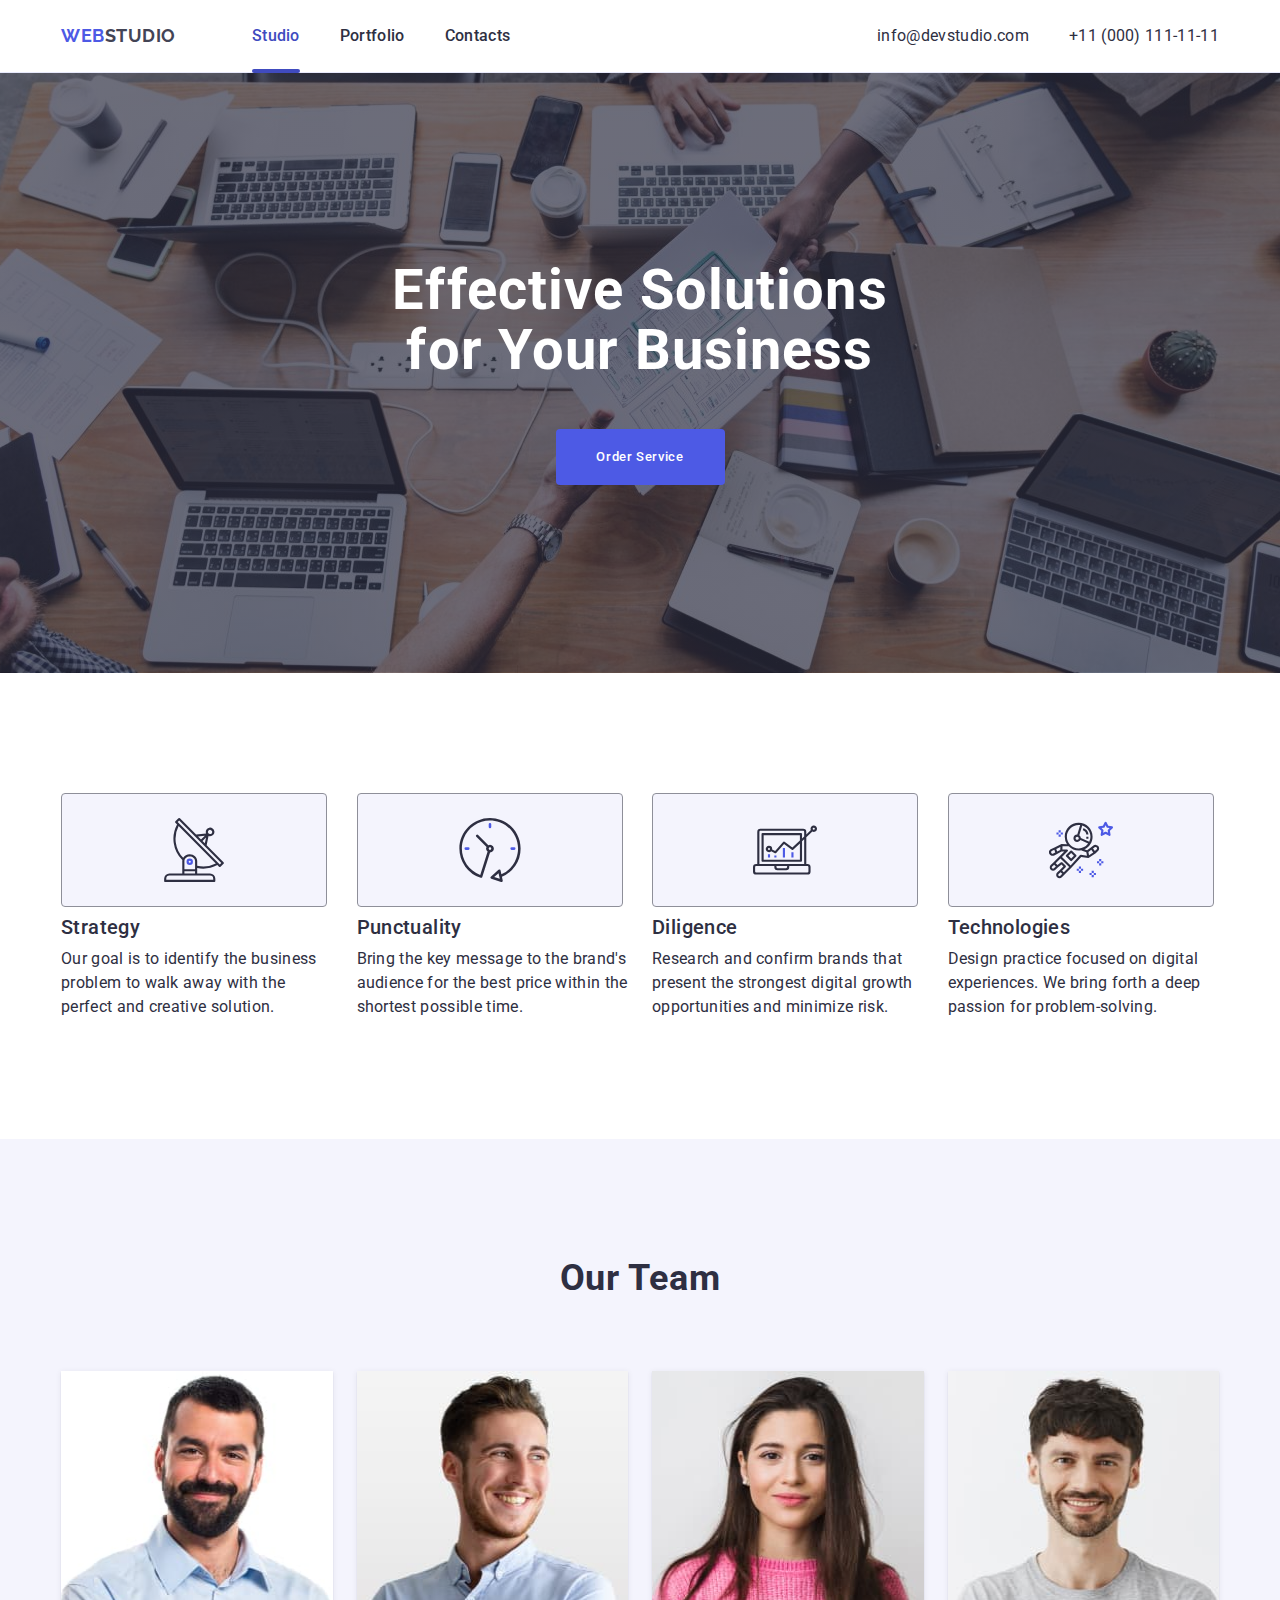
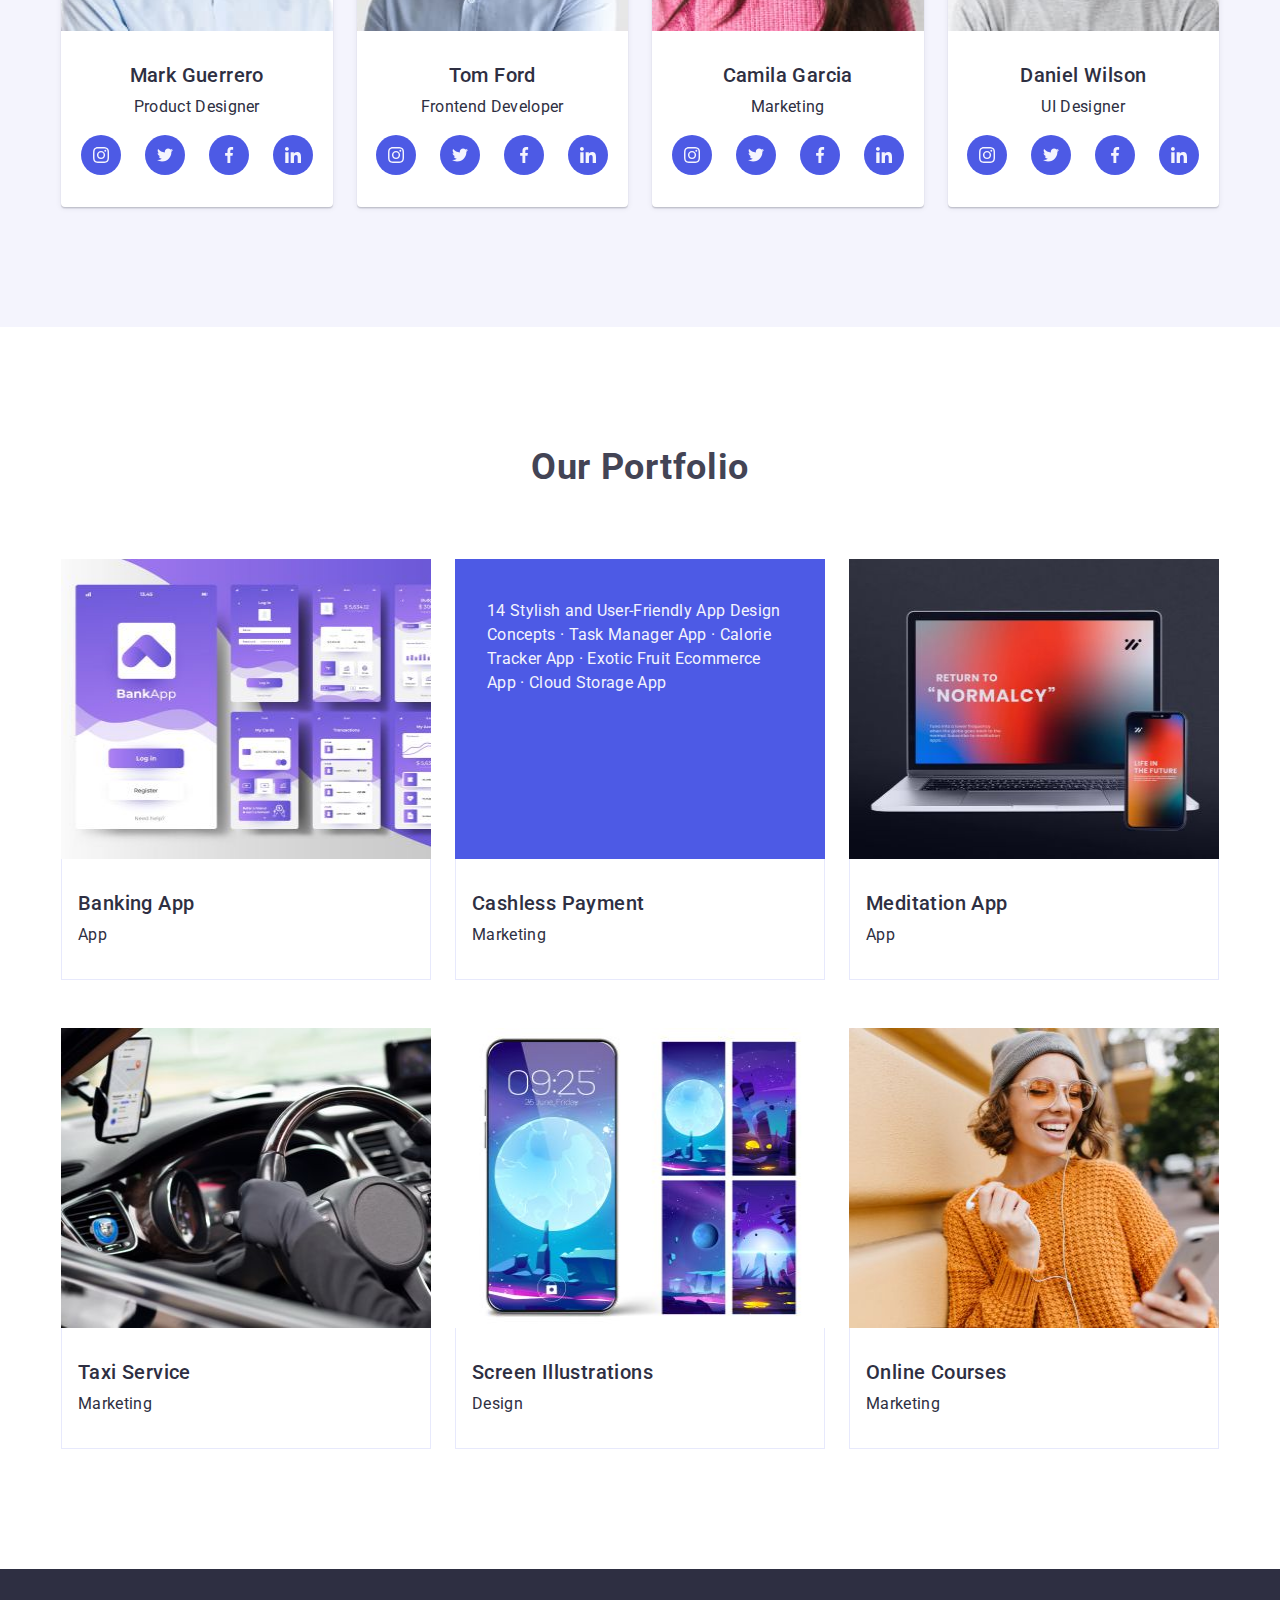
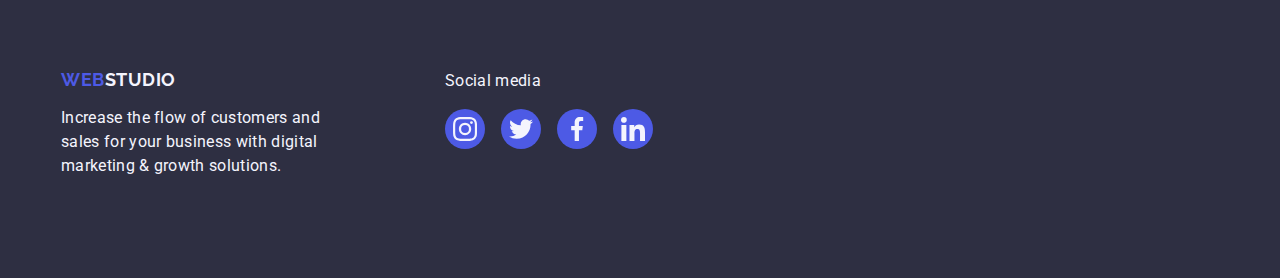
==== commit 76f2bfa6: "update6" ====
--- a/index.html
+++ b/index.html
@@ -129,54 +129,50 @@
               <div class="box-text">
                 <h3 class="title-list">Mark Guerrero</h3>
                 <p class="text-list">Product Designer</p>
-                <div class="team-icon-box">
-                  <ul class="list-social-media">
-                    <li class="list-item-social">
-                      <a
-                        href="https://www.instagram.com"
-                        class="icon"
-                        target="_blank"
-                      >
-                        <svg class="" width="16" height="16">
-                          <use href="./images/icons.svg#icon-instagram"></use>
-                        </svg>
-                      </a>
-                    </li>
-                    <li class="list-item-social">
-                      <a
-                        href="https://twitter.com"
-                        class="icon"
-                        target="_blank"
-                      >
-                        <svg class="" width="16" height="16">
-                          <use href="./images/icons.svg#icon-twitter"></use>
-                        </svg>
-                      </a>
-                    </li>
-                    <li class="list-item-social">
-                      <a
-                        href="https://www.facebook.com"
-                        class="icon"
-                        target="_blank"
-                      >
-                        <svg class="" width="16" height="16">
-                          <use href="./images/icons.svg#icon-facebook"></use>
-                        </svg>
-                      </a>
-                    </li>
-                    <li class="list-item-social">
-                      <a
-                        href="https://www.linkedin.com"
-                        class="icon"
-                        target="_blank"
-                      >
-                        <svg class="" width="16" height="16">
-                          <use href="./images/icons.svg#icon-linkedin"></use>
-                        </svg>
-                      </a>
-                    </li>
-                  </ul>
-                </div>
+              </div>
+              <div class="team-icon-box">
+                <ul class="list-social-media">
+                  <li class="list-item-social">
+                    <a
+                      href="https://www.instagram.com"
+                      class="icon"
+                      target="_blank"
+                    >
+                      <svg class="" width="16" height="16">
+                        <use href="./images/icons.svg#icon-instagram"></use>
+                      </svg>
+                    </a>
+                  </li>
+                  <li class="list-item-social">
+                    <a href="https://twitter.com" class="icon" target="_blank">
+                      <svg class="" width="16" height="16">
+                        <use href="./images/icons.svg#icon-twitter"></use>
+                      </svg>
+                    </a>
+                  </li>
+                  <li class="list-item-social">
+                    <a
+                      href="https://www.facebook.com"
+                      class="icon"
+                      target="_blank"
+                    >
+                      <svg class="" width="16" height="16">
+                        <use href="./images/icons.svg#icon-facebook"></use>
+                      </svg>
+                    </a>
+                  </li>
+                  <li class="list-item-social">
+                    <a
+                      href="https://www.linkedin.com"
+                      class="icon"
+                      target="_blank"
+                    >
+                      <svg class="" width="16" height="16">
+                        <use href="./images/icons.svg#icon-linkedin"></use>
+                      </svg>
+                    </a>
+                  </li>
+                </ul>
               </div>
             </li>
             <li class="list-item">
@@ -189,54 +185,50 @@
               <div class="box-text">
                 <h3 class="title-list">Tom Ford</h3>
                 <p class="text-list">Frontend Developer</p>
-                <div class="team-icon-box">
-                  <ul class="list-social-media">
-                    <li class="list-item-social">
-                      <a
-                        href="https://www.instagram.com"
-                        class="icon"
-                        target="_blank"
-                      >
-                        <svg class="" width="16" height="16">
-                          <use href="./images/icons.svg#icon-instagram"></use>
-                        </svg>
-                      </a>
-                    </li>
-                    <li class="list-item-social">
-                      <a
-                        href="https://twitter.com"
-                        class="icon"
-                        target="_blank"
-                      >
-                        <svg class="" width="16" height="16">
-                          <use href="./images/icons.svg#icon-twitter"></use>
-                        </svg>
-                      </a>
-                    </li>
-                    <li class="list-item-social">
-                      <a
-                        href="https://www.facebook.com"
-                        class="icon"
-                        target="_blank"
-                      >
-                        <svg class="" width="16" height="16">
-                          <use href="./images/icons.svg#icon-facebook"></use>
-                        </svg>
-                      </a>
-                    </li>
-                    <li class="list-item-social">
-                      <a
-                        href="https://www.linkedin.com"
-                        class="icon"
-                        target="_blank"
-                      >
-                        <svg class="" width="16" height="16">
-                          <use href="./images/icons.svg#icon-linkedin"></use>
-                        </svg>
-                      </a>
-                    </li>
-                  </ul>
-                </div>
+              </div>
+              <div class="team-icon-box">
+                <ul class="list-social-media">
+                  <li class="list-item-social">
+                    <a
+                      href="https://www.instagram.com"
+                      class="icon"
+                      target="_blank"
+                    >
+                      <svg class="" width="16" height="16">
+                        <use href="./images/icons.svg#icon-instagram"></use>
+                      </svg>
+                    </a>
+                  </li>
+                  <li class="list-item-social">
+                    <a href="https://twitter.com" class="icon" target="_blank">
+                      <svg class="" width="16" height="16">
+                        <use href="./images/icons.svg#icon-twitter"></use>
+                      </svg>
+                    </a>
+                  </li>
+                  <li class="list-item-social">
+                    <a
+                      href="https://www.facebook.com"
+                      class="icon"
+                      target="_blank"
+                    >
+                      <svg class="" width="16" height="16">
+                        <use href="./images/icons.svg#icon-facebook"></use>
+                      </svg>
+                    </a>
+                  </li>
+                  <li class="list-item-social">
+                    <a
+                      href="https://www.linkedin.com"
+                      class="icon"
+                      target="_blank"
+                    >
+                      <svg class="" width="16" height="16">
+                        <use href="./images/icons.svg#icon-linkedin"></use>
+                      </svg>
+                    </a>
+                  </li>
+                </ul>
               </div>
             </li>
             <li class="list-item">
@@ -249,54 +241,50 @@
               <div class="box-text">
                 <h3 class="title-list">Camila Garcia</h3>
                 <p class="text-list">Marketing</p>
-                <div class="team-icon-box">
-                  <ul class="list-social-media">
-                    <li class="list-item-social">
-                      <a
-                        href="https://www.instagram.com"
-                        class="icon"
-                        target="_blank"
-                      >
-                        <svg class="" width="16" height="16">
-                          <use href="./images/icons.svg#icon-instagram"></use>
-                        </svg>
-                      </a>
-                    </li>
-                    <li class="list-item-social">
-                      <a
-                        href="https://twitter.com"
-                        class="icon"
-                        target="_blank"
-                      >
-                        <svg class="" width="16" height="16">
-                          <use href="./images/icons.svg#icon-twitter"></use>
-                        </svg>
-                      </a>
-                    </li>
-                    <li class="list-item-social">
-                      <a
-                        href="https://www.facebook.com"
-                        class="icon"
-                        target="_blank"
-                      >
-                        <svg class="" width="16" height="16">
-                          <use href="./images/icons.svg#icon-facebook"></use>
-                        </svg>
-                      </a>
-                    </li>
-                    <li class="list-item-social">
-                      <a
-                        href="https://www.linkedin.com"
-                        class="icon"
-                        target="_blank"
-                      >
-                        <svg class="" width="16" height="16">
-                          <use href="./images/icons.svg#icon-linkedin"></use>
-                        </svg>
-                      </a>
-                    </li>
-                  </ul>
-                </div>
+              </div>
+              <div class="team-icon-box">
+                <ul class="list-social-media">
+                  <li class="list-item-social">
+                    <a
+                      href="https://www.instagram.com"
+                      class="icon"
+                      target="_blank"
+                    >
+                      <svg class="" width="16" height="16">
+                        <use href="./images/icons.svg#icon-instagram"></use>
+                      </svg>
+                    </a>
+                  </li>
+                  <li class="list-item-social">
+                    <a href="https://twitter.com" class="icon" target="_blank">
+                      <svg class="" width="16" height="16">
+                        <use href="./images/icons.svg#icon-twitter"></use>
+                      </svg>
+                    </a>
+                  </li>
+                  <li class="list-item-social">
+                    <a
+                      href="https://www.facebook.com"
+                      class="icon"
+                      target="_blank"
+                    >
+                      <svg class="" width="16" height="16">
+                        <use href="./images/icons.svg#icon-facebook"></use>
+                      </svg>
+                    </a>
+                  </li>
+                  <li class="list-item-social">
+                    <a
+                      href="https://www.linkedin.com"
+                      class="icon"
+                      target="_blank"
+                    >
+                      <svg class="" width="16" height="16">
+                        <use href="./images/icons.svg#icon-linkedin"></use>
+                      </svg>
+                    </a>
+                  </li>
+                </ul>
               </div>
             </li>
             <li class="list-item">
@@ -309,54 +297,50 @@
               <div class="box-text">
                 <h3 class="title-list">Daniel Wilson</h3>
                 <p class="text-list">UI Designer</p>
-                <div class="team-icon-box">
-                  <ul class="list-social-media">
-                    <li class="list-item-social">
-                      <a
-                        href="https://www.instagram.com"
-                        class="icon"
-                        target="_blank"
-                      >
-                        <svg class="" width="16" height="16">
-                          <use href="./images/icons.svg#icon-instagram"></use>
-                        </svg>
-                      </a>
-                    </li>
-                    <li class="list-item-social">
-                      <a
-                        href="https://twitter.com"
-                        class="icon"
-                        target="_blank"
-                      >
-                        <svg class="" width="16" height="16">
-                          <use href="./images/icons.svg#icon-twitter"></use>
-                        </svg>
-                      </a>
-                    </li>
-                    <li class="list-item-social">
-                      <a
-                        href="https://www.facebook.com"
-                        class="icon"
-                        target="_blank"
-                      >
-                        <svg class="" width="16" height="16">
-                          <use href="./images/icons.svg#icon-facebook"></use>
-                        </svg>
-                      </a>
-                    </li>
-                    <li class="list-item-social">
-                      <a
-                        href="https://www.linkedin.com"
-                        class="icon"
-                        target="_blank"
-                      >
-                        <svg class="" width="16" height="16">
-                          <use href="./images/icons.svg#icon-linkedin"></use>
-                        </svg>
-                      </a>
-                    </li>
-                  </ul>
-                </div>
+              </div>
+              <div class="team-icon-box">
+                <ul class="list-social-media">
+                  <li class="list-item-social">
+                    <a
+                      href="https://www.instagram.com"
+                      class="icon"
+                      target="_blank"
+                    >
+                      <svg class="" width="16" height="16">
+                        <use href="./images/icons.svg#icon-instagram"></use>
+                      </svg>
+                    </a>
+                  </li>
+                  <li class="list-item-social">
+                    <a href="https://twitter.com" class="icon" target="_blank">
+                      <svg class="" width="16" height="16">
+                        <use href="./images/icons.svg#icon-twitter"></use>
+                      </svg>
+                    </a>
+                  </li>
+                  <li class="list-item-social">
+                    <a
+                      href="https://www.facebook.com"
+                      class="icon"
+                      target="_blank"
+                    >
+                      <svg class="" width="16" height="16">
+                        <use href="./images/icons.svg#icon-facebook"></use>
+                      </svg>
+                    </a>
+                  </li>
+                  <li class="list-item-social">
+                    <a
+                      href="https://www.linkedin.com"
+                      class="icon"
+                      target="_blank"
+                    >
+                      <svg class="" width="16" height="16">
+                        <use href="./images/icons.svg#icon-linkedin"></use>
+                      </svg>
+                    </a>
+                  </li>
+                </ul>
               </div>
             </li>
           </ul>
--- a/css/styles.css
+++ b/css/styles.css
@@ -49,12 +49,14 @@
 }
 
 /* #region ================================header */
-.box-header {
-  display: flex;
-  align-items: center;
+.header {
   box-shadow: 0px 2px 1px rgba(46, 47, 66, 0.08),
     0px 1px 1px rgba(46, 47, 66, 0.16), 0px 1px 6px rgba(46, 47, 66, 0.08);
   border-bottom: 1px solid #e7e9fc;
+}
+.box-header {
+  display: flex;
+  align-items: center;
 }
 .navigation {
   display: flex;
@@ -84,7 +86,7 @@
 .nav.active::after {
   position: absolute;
   left: 0;
-  bottom: 1px;
+  bottom: -1px;
   content: "";
   display: block;
   width: 100%;
@@ -129,7 +131,7 @@
 
 /* #region ================================main-page */
 
-.box-main {
+.main-page {
   padding: 188px 0;
   background-image: linear-gradient(
       to bottom,
@@ -258,7 +260,10 @@
 }
 .box-text {
   text-align: center;
-  padding: 32px 0;
+  padding: 32px 0px 8px 0px;
+}
+.team-icon-box {
+  padding-bottom: 32px;
 }
 .title-list {
   font-size: 20px;
@@ -276,8 +281,9 @@
   gap: 24px;
   margin-top: 8px;
   justify-content: center;
-}
-.list-social-media .icon {
+  align-items: center;
+}
+.list-item-social .icon {
   display: flex;
   fill: #f4f4fd;
   width: 40px;
@@ -288,7 +294,7 @@
   align-items: center;
   transition: background-color 150ms ease-in-out 0ms;
 }
-.list-social-media .icon:hover {
+.list-item-social .icon:hover {
   background-color: #404bbf;
 }
 /* #endregion team */
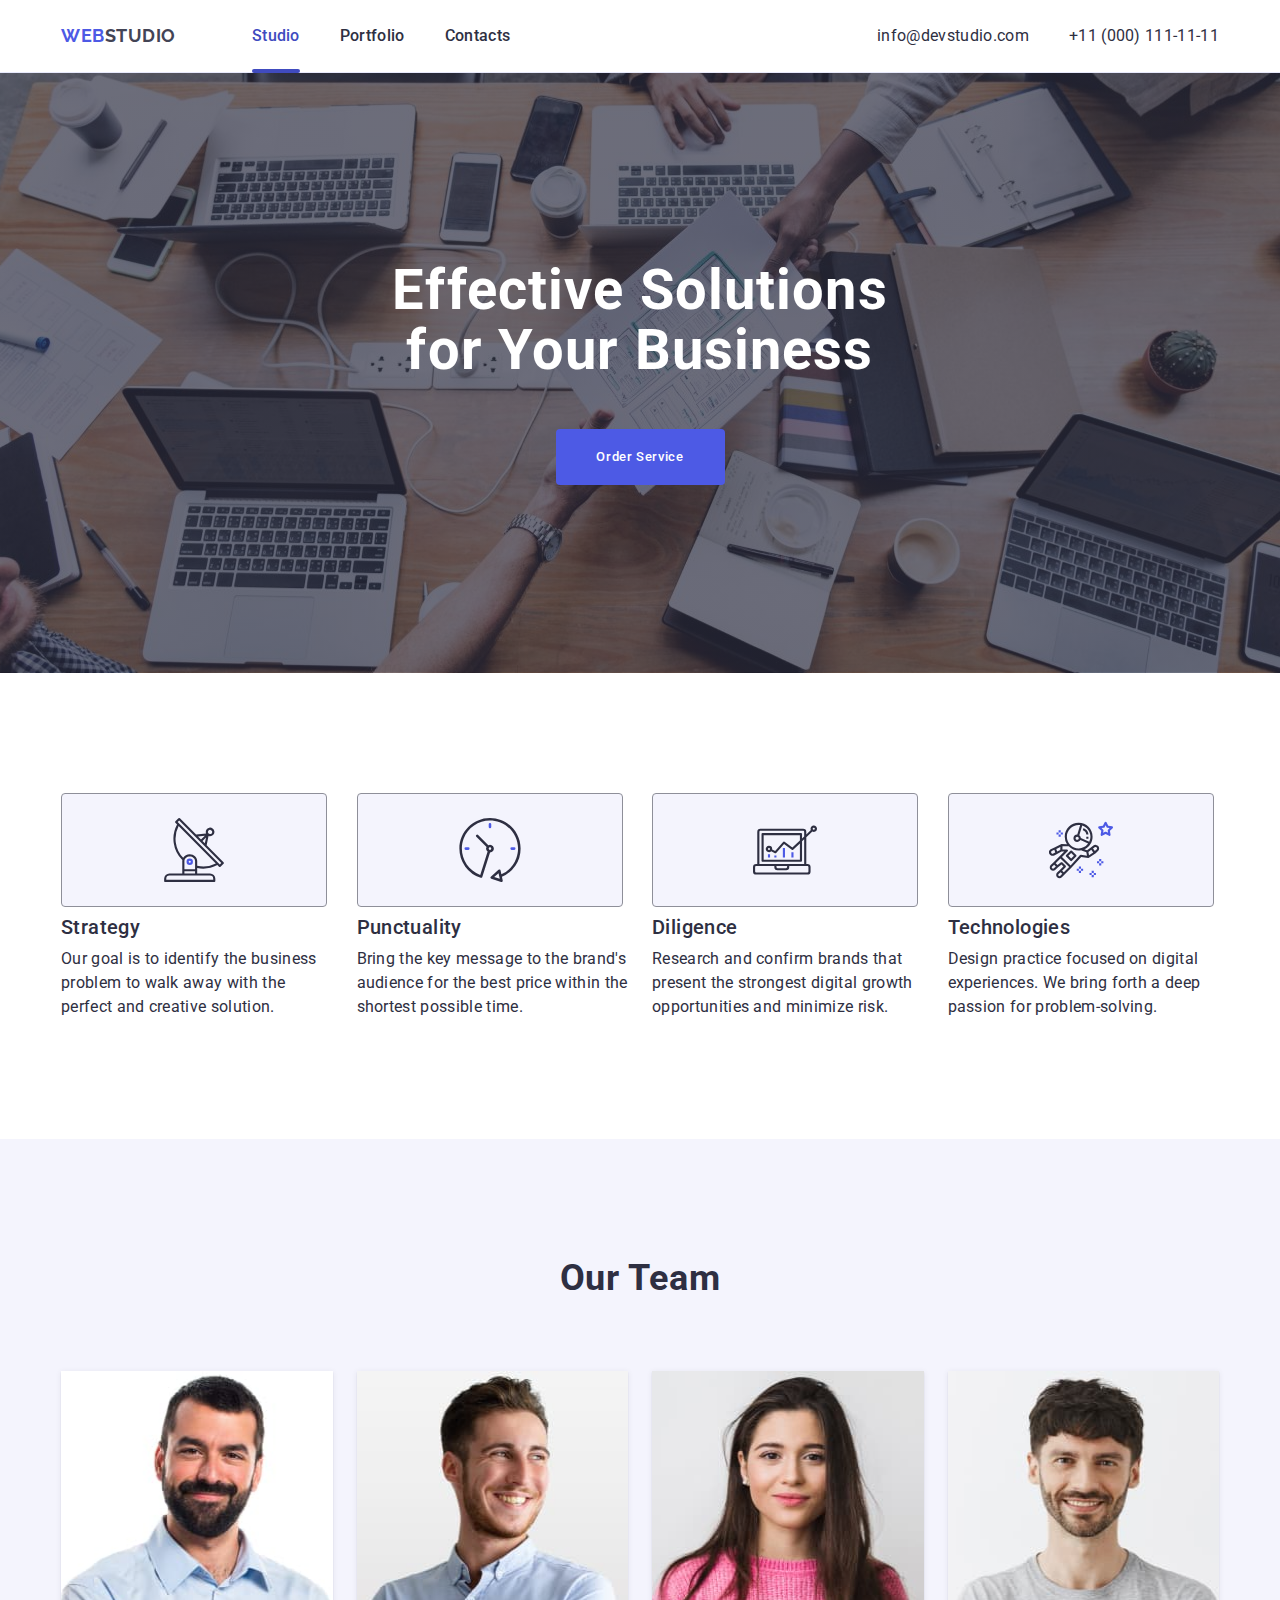
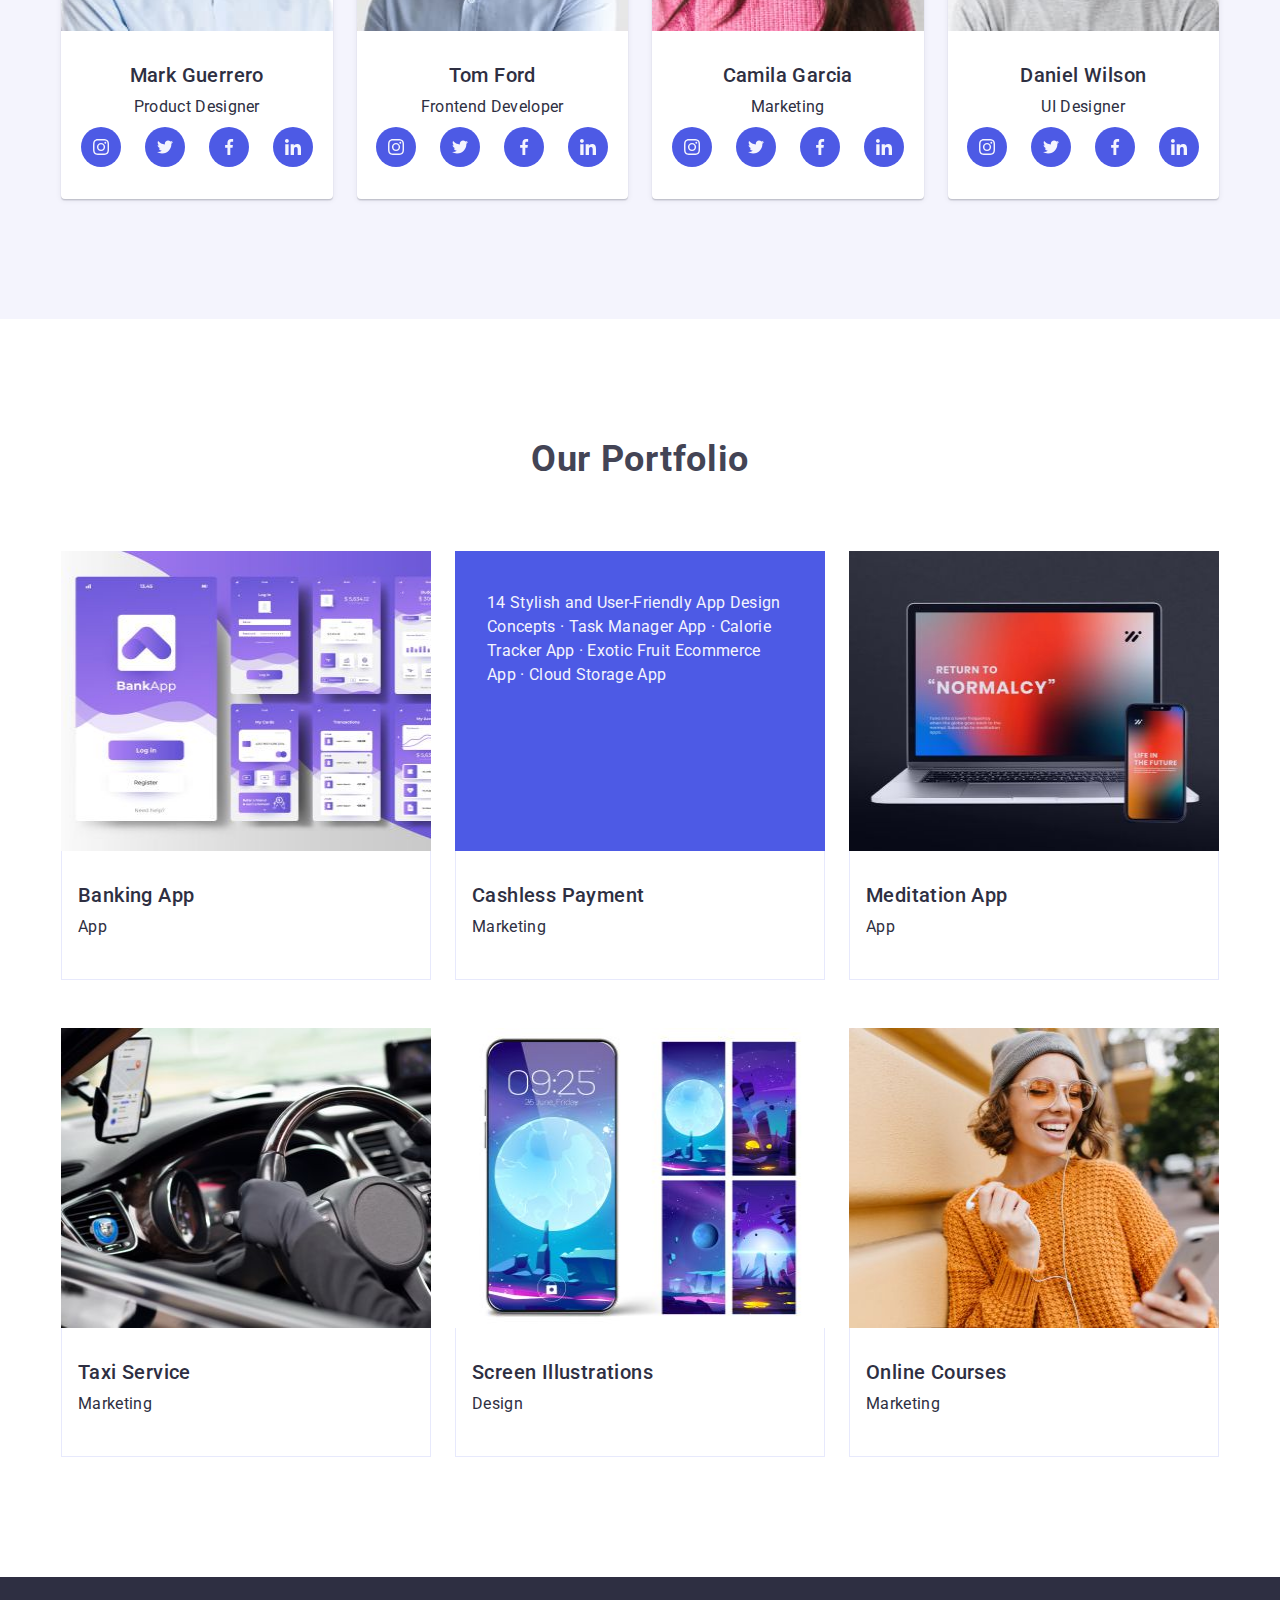
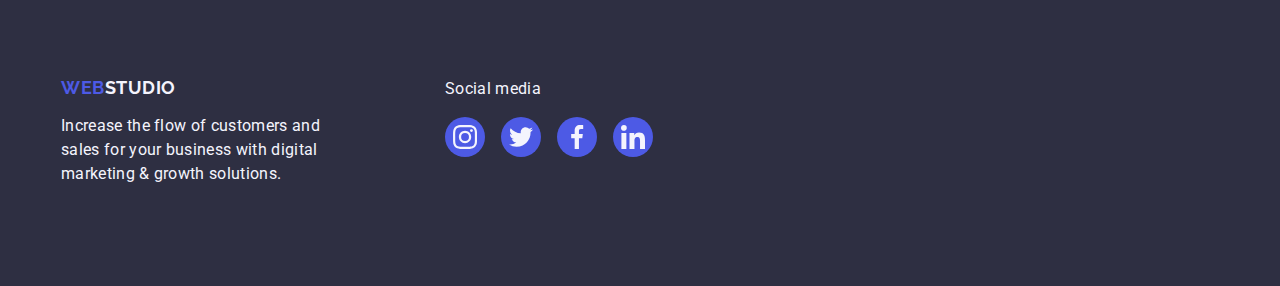
==== commit f0682e4b: "social-media-div-deleted" ====
--- a/index.html
+++ b/index.html
@@ -129,8 +129,6 @@
               <div class="box-text">
                 <h3 class="title-list">Mark Guerrero</h3>
                 <p class="text-list">Product Designer</p>
-              </div>
-              <div class="team-icon-box">
                 <ul class="list-social-media">
                   <li class="list-item-social">
                     <a
@@ -185,8 +183,6 @@
               <div class="box-text">
                 <h3 class="title-list">Tom Ford</h3>
                 <p class="text-list">Frontend Developer</p>
-              </div>
-              <div class="team-icon-box">
                 <ul class="list-social-media">
                   <li class="list-item-social">
                     <a
@@ -241,8 +237,6 @@
               <div class="box-text">
                 <h3 class="title-list">Camila Garcia</h3>
                 <p class="text-list">Marketing</p>
-              </div>
-              <div class="team-icon-box">
                 <ul class="list-social-media">
                   <li class="list-item-social">
                     <a
@@ -297,8 +291,6 @@
               <div class="box-text">
                 <h3 class="title-list">Daniel Wilson</h3>
                 <p class="text-list">UI Designer</p>
-              </div>
-              <div class="team-icon-box">
                 <ul class="list-social-media">
                   <li class="list-item-social">
                     <a
--- a/css/styles.css
+++ b/css/styles.css
@@ -260,7 +260,7 @@
 }
 .box-text {
   text-align: center;
-  padding: 32px 0px 8px 0px;
+  padding: 32px 0;
 }
 .team-icon-box {
   padding-bottom: 32px;
@@ -275,11 +275,11 @@
 .text-list {
   line-height: 24px;
   letter-spacing: 0.32px;
+  margin-bottom: 8px;
 }
 .list-social-media {
   display: flex;
   gap: 24px;
-  margin-top: 8px;
   justify-content: center;
   align-items: center;
 }
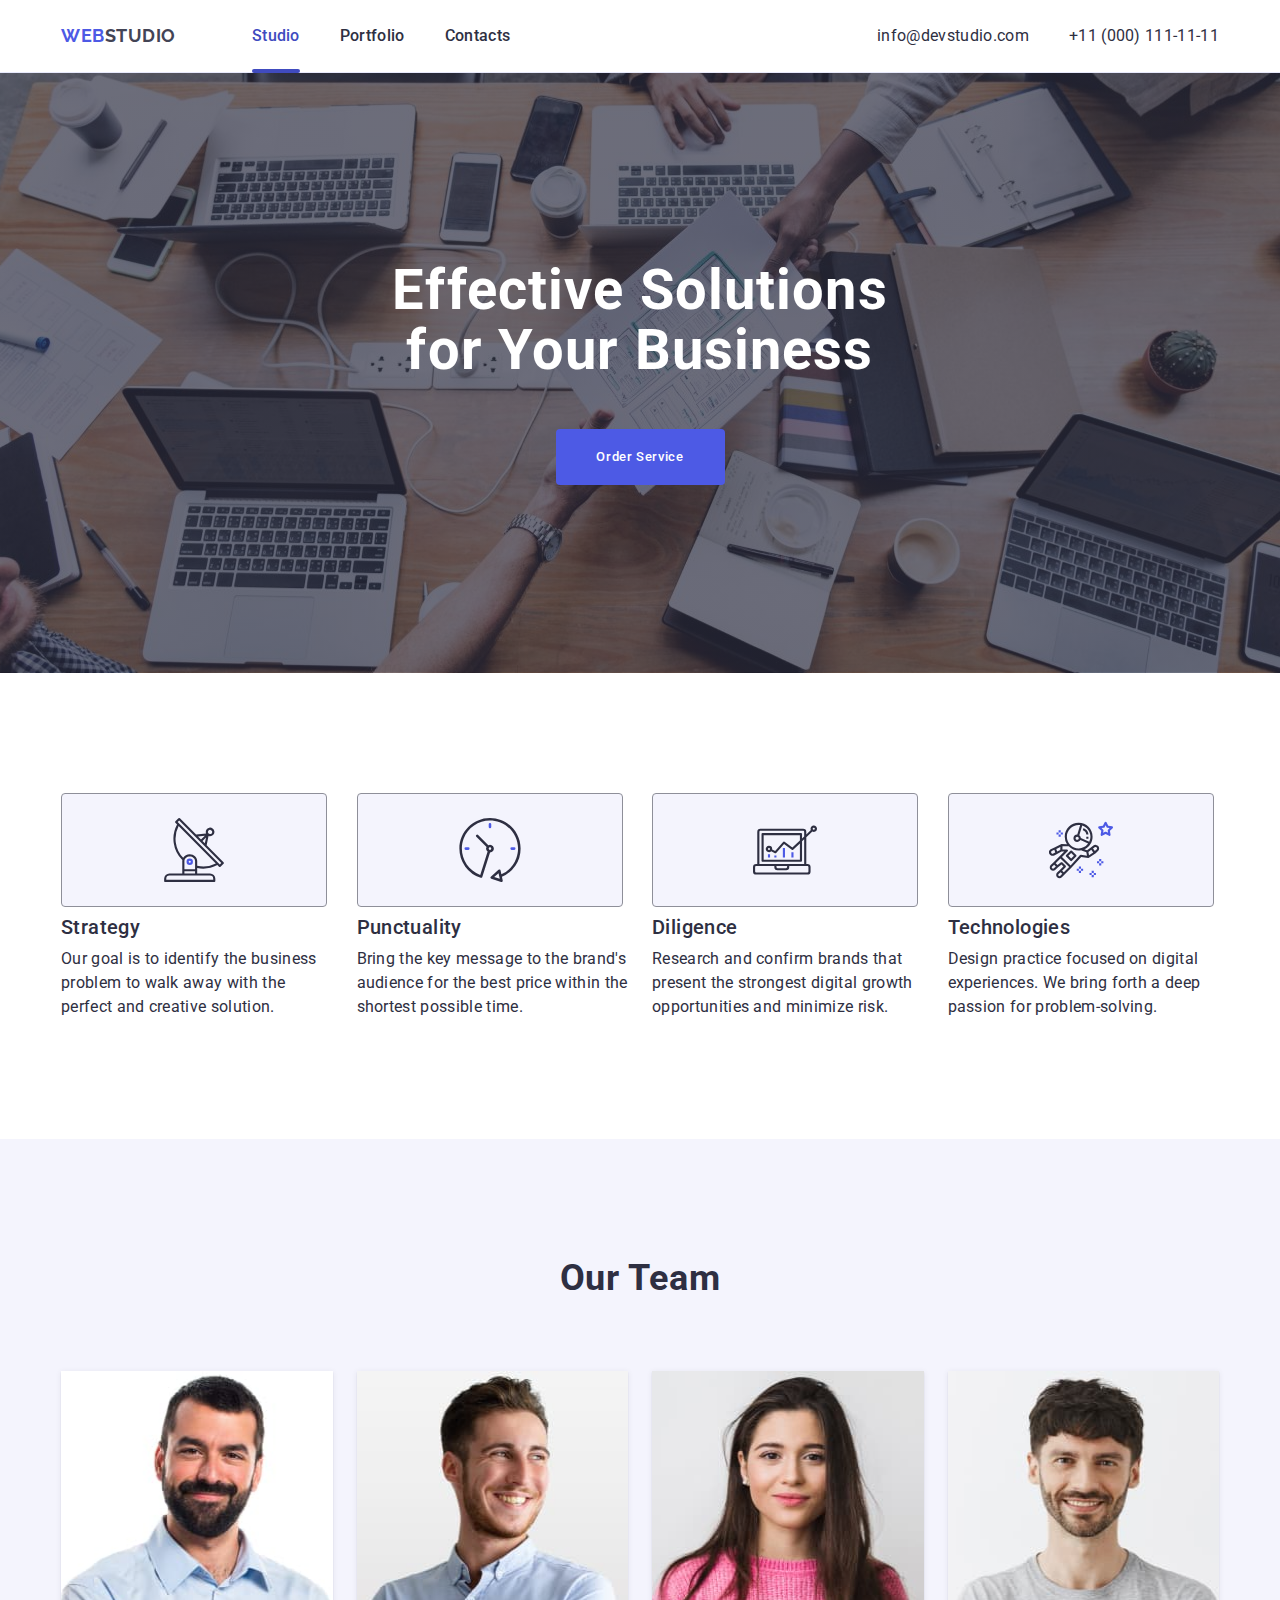
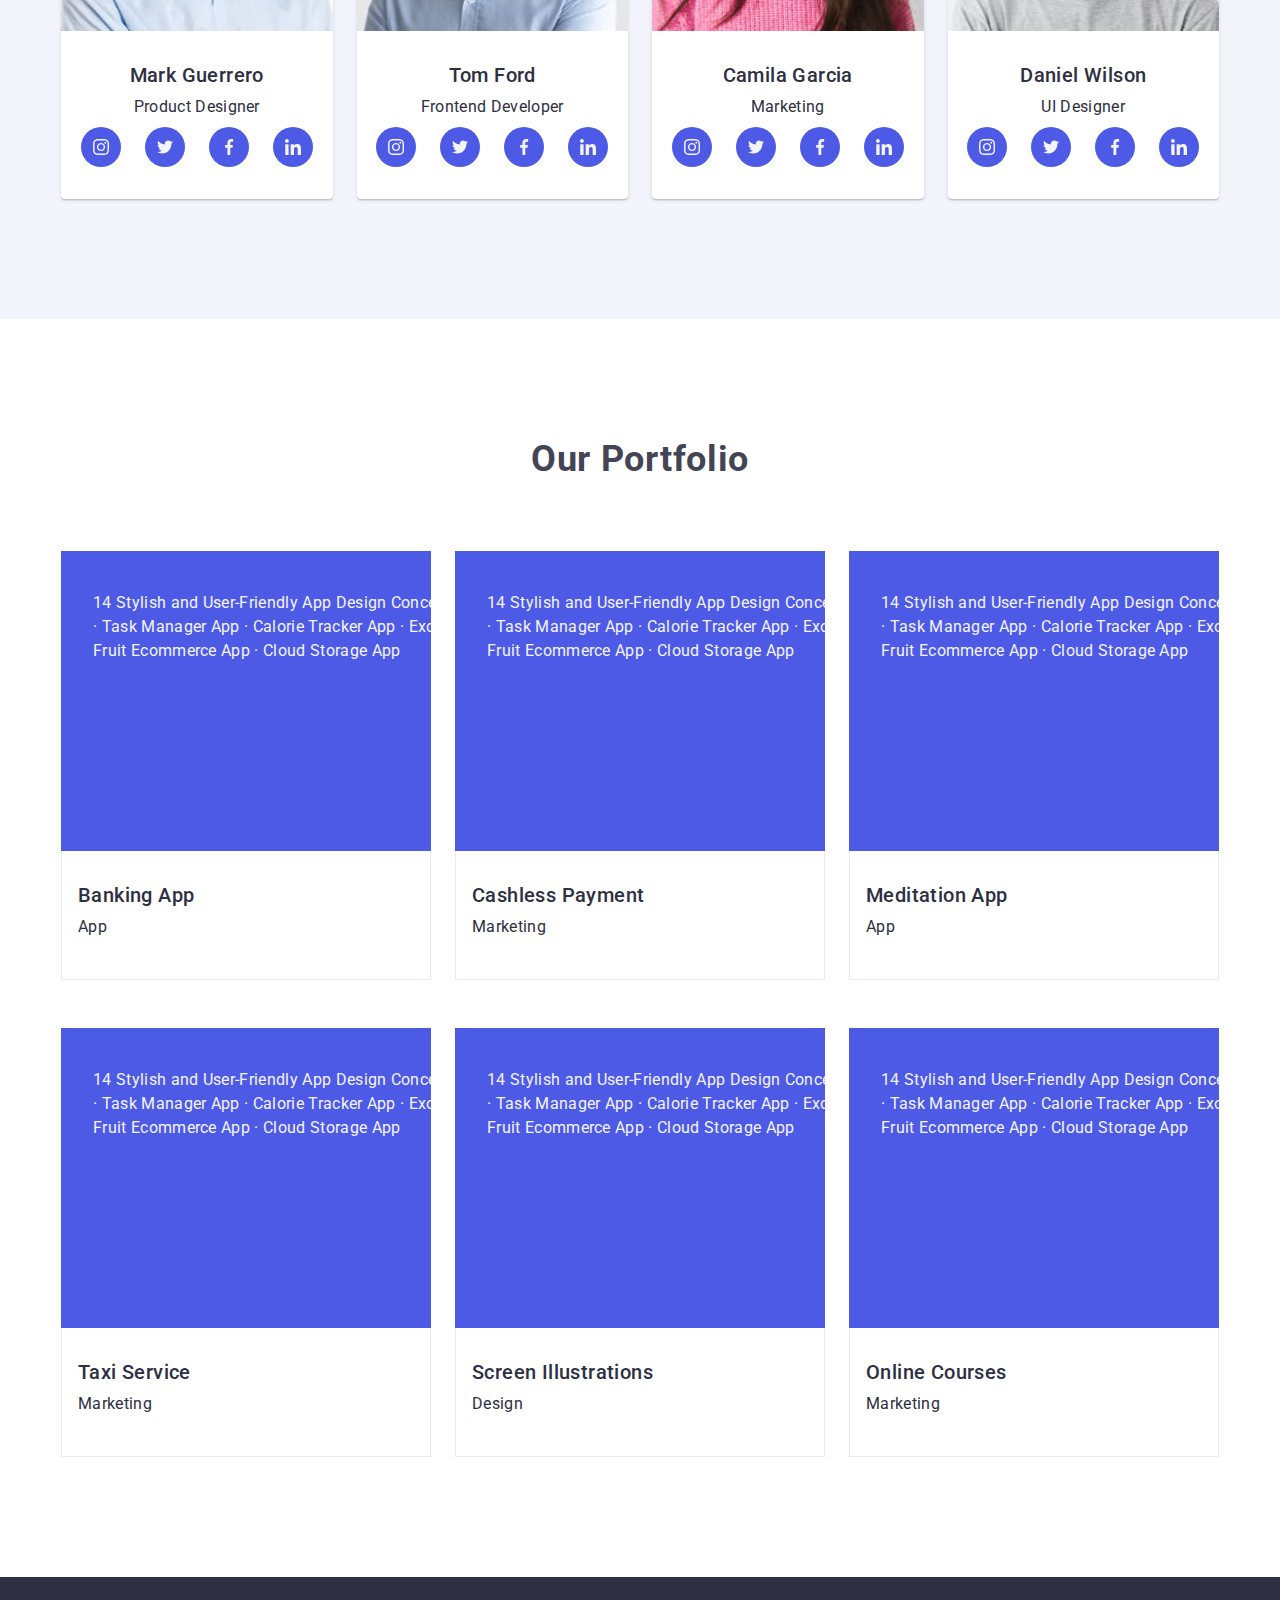
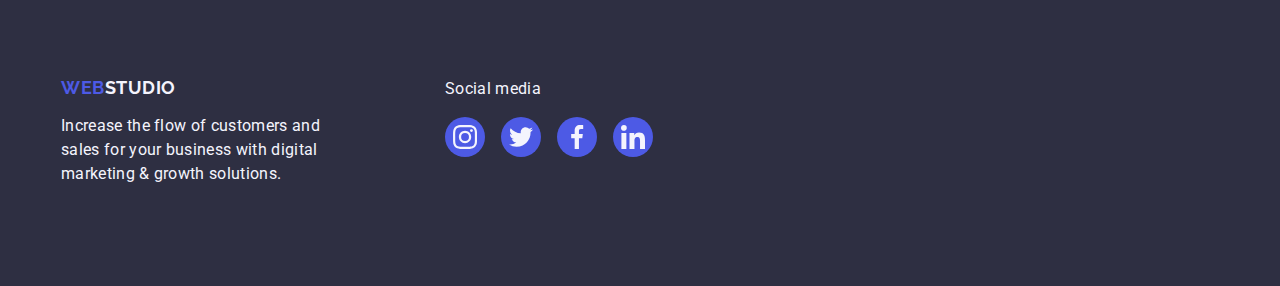
==== commit a9b2b117: "update-section-4" ====
--- a/index.html
+++ b/index.html
@@ -136,14 +136,14 @@
                       class="icon"
                       target="_blank"
                     >
-                      <svg class="" width="16" height="16">
+                      <svg class="icon-media" width="16" height="16">
                         <use href="./images/icons.svg#icon-instagram"></use>
                       </svg>
                     </a>
                   </li>
                   <li class="list-item-social">
                     <a href="https://twitter.com" class="icon" target="_blank">
-                      <svg class="" width="16" height="16">
+                      <svg class="icon-media" width="16" height="16">
                         <use href="./images/icons.svg#icon-twitter"></use>
                       </svg>
                     </a>
@@ -154,7 +154,7 @@
                       class="icon"
                       target="_blank"
                     >
-                      <svg class="" width="16" height="16">
+                      <svg class="icon-media" width="16" height="16">
                         <use href="./images/icons.svg#icon-facebook"></use>
                       </svg>
                     </a>
@@ -165,7 +165,7 @@
                       class="icon"
                       target="_blank"
                     >
-                      <svg class="" width="16" height="16">
+                      <svg class="icon-media" width="16" height="16">
                         <use href="./images/icons.svg#icon-linkedin"></use>
                       </svg>
                     </a>
@@ -190,14 +190,14 @@
                       class="icon"
                       target="_blank"
                     >
-                      <svg class="" width="16" height="16">
+                      <svg class="icon-media" width="16" height="16">
                         <use href="./images/icons.svg#icon-instagram"></use>
                       </svg>
                     </a>
                   </li>
                   <li class="list-item-social">
                     <a href="https://twitter.com" class="icon" target="_blank">
-                      <svg class="" width="16" height="16">
+                      <svg class="icon-media" width="16" height="16">
                         <use href="./images/icons.svg#icon-twitter"></use>
                       </svg>
                     </a>
@@ -208,7 +208,7 @@
                       class="icon"
                       target="_blank"
                     >
-                      <svg class="" width="16" height="16">
+                      <svg class="icon-media" width="16" height="16">
                         <use href="./images/icons.svg#icon-facebook"></use>
                       </svg>
                     </a>
@@ -219,7 +219,7 @@
                       class="icon"
                       target="_blank"
                     >
-                      <svg class="" width="16" height="16">
+                      <svg class="icon-media" width="16" height="16">
                         <use href="./images/icons.svg#icon-linkedin"></use>
                       </svg>
                     </a>
@@ -244,14 +244,14 @@
                       class="icon"
                       target="_blank"
                     >
-                      <svg class="" width="16" height="16">
+                      <svg class="icon-media" width="16" height="16">
                         <use href="./images/icons.svg#icon-instagram"></use>
                       </svg>
                     </a>
                   </li>
                   <li class="list-item-social">
                     <a href="https://twitter.com" class="icon" target="_blank">
-                      <svg class="" width="16" height="16">
+                      <svg class="icon-media" width="16" height="16">
                         <use href="./images/icons.svg#icon-twitter"></use>
                       </svg>
                     </a>
@@ -262,7 +262,7 @@
                       class="icon"
                       target="_blank"
                     >
-                      <svg class="" width="16" height="16">
+                      <svg class="icon-media" width="16" height="16">
                         <use href="./images/icons.svg#icon-facebook"></use>
                       </svg>
                     </a>
@@ -273,7 +273,7 @@
                       class="icon"
                       target="_blank"
                     >
-                      <svg class="" width="16" height="16">
+                      <svg class="icon-media" width="16" height="16">
                         <use href="./images/icons.svg#icon-linkedin"></use>
                       </svg>
                     </a>
@@ -298,14 +298,14 @@
                       class="icon"
                       target="_blank"
                     >
-                      <svg class="" width="16" height="16">
+                      <svg class="icon-media" width="16" height="16">
                         <use href="./images/icons.svg#icon-instagram"></use>
                       </svg>
                     </a>
                   </li>
                   <li class="list-item-social">
                     <a href="https://twitter.com" class="icon" target="_blank">
-                      <svg class="" width="16" height="16">
+                      <svg class="icon-media" width="16" height="16">
                         <use href="./images/icons.svg#icon-twitter"></use>
                       </svg>
                     </a>
@@ -316,7 +316,7 @@
                       class="icon"
                       target="_blank"
                     >
-                      <svg class="" width="16" height="16">
+                      <svg class="icon-media" width="16" height="16">
                         <use href="./images/icons.svg#icon-facebook"></use>
                       </svg>
                     </a>
@@ -327,7 +327,7 @@
                       class="icon"
                       target="_blank"
                     >
-                      <svg class="" width="16" height="16">
+                      <svg class="icon-media" width="16" height="16">
                         <use href="./images/icons.svg#icon-linkedin"></use>
                       </svg>
                     </a>
@@ -344,22 +344,28 @@
           <h2 class="title-port">Our Portfolio</h2>
 
           <ul class="list-port">
-            <li class="item-port">
-              <img
-                class="image"
-                src="./images/our_portfolio/img-1.jpg"
-                alt="Banking App"
-                width="360"
-                height="300"
-              />
-
+            <li class="list-item-port">
+              <div class="overlay-box">
+                <img
+                  class="image"
+                  src="./images/our_portfolio/img-1.jpg"
+                  alt="Banking App"
+                  width="360"
+                  height="300"
+                />
+                <p class="overlay">
+                  14 Stylish and User-Friendly App Design Concepts · Task
+                  Manager App · Calorie Tracker App · Exotic Fruit Ecommerce App
+                  · Cloud Storage App
+                </p>
+              </div>
               <div class="box-text-port">
-                <h3 class="title-list">Banking App</h3>
+                <h3 class="list-title-port">Banking App</h3>
                 <p class="text-list">App</p>
               </div>
             </li>
 
-            <li class="item-port">
+            <li class="list-item-port">
               <div class="overlay-box">
                 <img
                   src="./images/our_portfolio/img-2.jpg"
@@ -367,68 +373,94 @@
                   width="360"
                   height="300"
                 />
-                <div class="overlay">
-                  <p class="text-overlay text-list">
-                    14 Stylish and User-Friendly App Design Concepts · Task
-                    Manager App · Calorie Tracker App · Exotic Fruit Ecommerce
-                    App · Cloud Storage App
-                  </p>
-                </div>
+                <p class="overlay">
+                  14 Stylish and User-Friendly App Design Concepts · Task
+                  Manager App · Calorie Tracker App · Exotic Fruit Ecommerce App
+                  · Cloud Storage App
+                </p>
               </div>
               <div class="box-text-port">
-                <h3 class="title-list">Cashless Payment</h3>
+                <h3 class="list-title-port">Cashless Payment</h3>
                 <p class="text-list">Marketing</p>
               </div>
             </li>
 
-            <li class="item-port">
-              <img
-                src="./images/our_portfolio/img-3.jpg"
-                alt="Meditation App"
-                width="360"
-                height="300"
-              />
+            <li class="list-item-port">
+              <div class="overlay-box">
+                <img
+                  src="./images/our_portfolio/img-3.jpg"
+                  alt="Meditation App"
+                  width="360"
+                  height="300"
+                />
+                <p class="overlay">
+                  14 Stylish and User-Friendly App Design Concepts · Task
+                  Manager App · Calorie Tracker App · Exotic Fruit Ecommerce App
+                  · Cloud Storage App
+                </p>
+              </div>
               <div class="box-text-port">
-                <h3 class="title-list">Meditation App</h3>
+                <h3 class="list-title-port">Meditation App</h3>
                 <p class="text-list">App</p>
               </div>
             </li>
 
-            <li class="item-port">
-              <img
-                src="./images/our_portfolio/img-4.jpg"
-                alt="Taxi Service"
-                width="360"
-                height="300"
-              />
+            <li class="list-item-port">
+              <div class="overlay-box">
+                <img
+                  src="./images/our_portfolio/img-4.jpg"
+                  alt="Taxi Service"
+                  width="360"
+                  height="300"
+                />
+                <p class="overlay">
+                  14 Stylish and User-Friendly App Design Concepts · Task
+                  Manager App · Calorie Tracker App · Exotic Fruit Ecommerce App
+                  · Cloud Storage App
+                </p>
+              </div>
               <div class="box-text-port">
-                <h3 class="title-list">Taxi Service</h3>
+                <h3 class="list-title-port">Taxi Service</h3>
                 <p class="text-list">Marketing</p>
               </div>
             </li>
 
-            <li class="item-port">
-              <img
-                src="./images/our_portfolio/img-5.jpg"
-                alt="Screen Illustrations"
-                width="360"
-                height="300"
-              />
+            <li class="list-item-port">
+              <div class="overlay-box">
+                <img
+                  src="./images/our_portfolio/img-5.jpg"
+                  alt="Screen Illustrations"
+                  width="360"
+                  height="300"
+                />
+                <p class="overlay">
+                  14 Stylish and User-Friendly App Design Concepts · Task
+                  Manager App · Calorie Tracker App · Exotic Fruit Ecommerce App
+                  · Cloud Storage App
+                </p>
+              </div>
               <div class="box-text-port">
-                <h3 class="title-list">Screen Illustrations</h3>
+                <h3 class="list-title-port">Screen Illustrations</h3>
                 <p class="text-list">Design</p>
               </div>
             </li>
 
-            <li class="item-port">
-              <img
-                src="./images/our_portfolio/img-6.jpg"
-                alt="Online Courses"
-                width="360"
-                height="300"
-              />
+            <li class="list-item-port">
+              <div class="overlay-box">
+                <img
+                  src="./images/our_portfolio/img-6.jpg"
+                  alt="Online Courses"
+                  width="360"
+                  height="300"
+                />
+                <p class="overlay">
+                  14 Stylish and User-Friendly App Design Concepts · Task
+                  Manager App · Calorie Tracker App · Exotic Fruit Ecommerce App
+                  · Cloud Storage App
+                </p>
+              </div>
               <div class="box-text-port">
-                <h3 class="title-list">Online Courses</h3>
+                <h3 class="list-title-port">Online Courses</h3>
                 <p class="text-list">Marketing</p>
               </div>
             </li>
--- a/css/styles.css
+++ b/css/styles.css
@@ -283,7 +283,7 @@
   justify-content: center;
   align-items: center;
 }
-.list-item-social .icon {
+.icon {
   display: flex;
   fill: #f4f4fd;
   width: 40px;
@@ -292,9 +292,10 @@
   border-radius: 50%;
   justify-content: center;
   align-items: center;
-  transition: background-color 150ms ease-in-out 0ms;
-}
-.list-item-social .icon:hover {
+  transition: background-color 250ms cubic-bezier(0.4, 0, 0.2, 1);
+}
+.icon:hover,
+.icon:focus {
   background-color: #404bbf;
 }
 /* #endregion team */
@@ -307,7 +308,7 @@
   flex-wrap: wrap;
   gap: 48px 24px;
 }
-.item-port {
+.list-item-port {
   width: calc((100% - 48px) / 3);
 }
 .box-text-port {
@@ -324,7 +325,7 @@
   text-transform: capitalize;
   margin-bottom: 72px;
 }
-.title-list {
+.list-title-port {
   font-size: 20px;
   font-weight: 500;
   line-height: 1.2;
@@ -338,28 +339,31 @@
 
 .text-overlay {
   color: #f4f4fd;
-  margin: 40px 32px 0;
-}
-.item-port .overlay-box {
+}
+
+.overlay-box {
   position: relative;
   overflow: hidden;
 }
-
 .overlay {
   position: absolute;
+  top: 0;
+  font-size: 16px;
+  line-height: 1.5;
+  letter-spacing: 0.02em;
+  color: #f4f4fd;
+  padding: 40px 32px;
   background: #4d5ae5;
-  top: 0;
-  left: 0;
   width: 100%;
   height: 100%;
-  transform: translateY (0);
-  transition: transform 250ms ease-in-out;
-}
-
-.item-port:hover .overlay {
+  transform: translateY (100%);
+  transition: transform 250ms cubic-bezier(0.4, 0, 0.2, 1);
+}
+
+.list-item-port:hover .overlay {
   transform: translateY(100%);
 }
-.item-port:hover {
+.list-item-port:hover {
   box-shadow: 0px 2px 1px 0px rgba(46, 47, 66, 0.08),
     0px 1px 1px 0px rgba(46, 47, 66, 0.16),
     0px 1px 6px 0px rgba(46, 47, 66, 0.08);
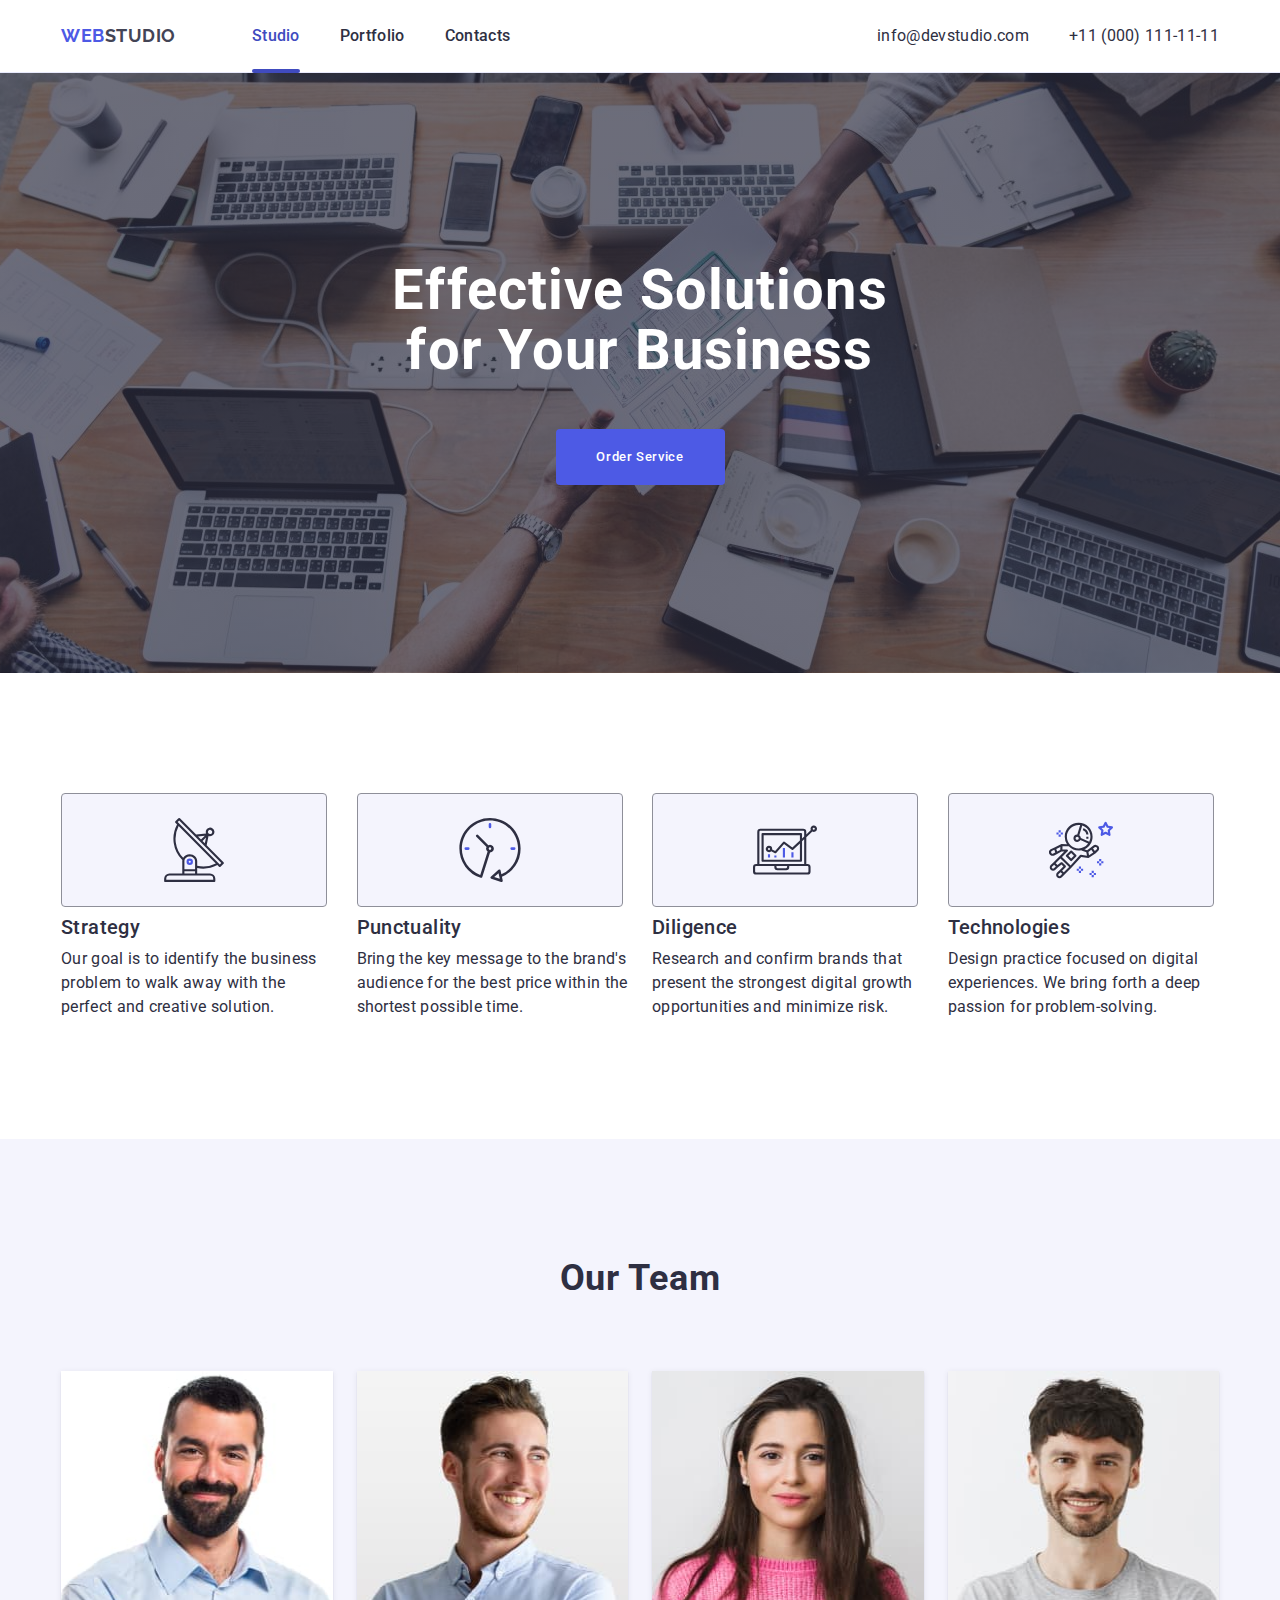
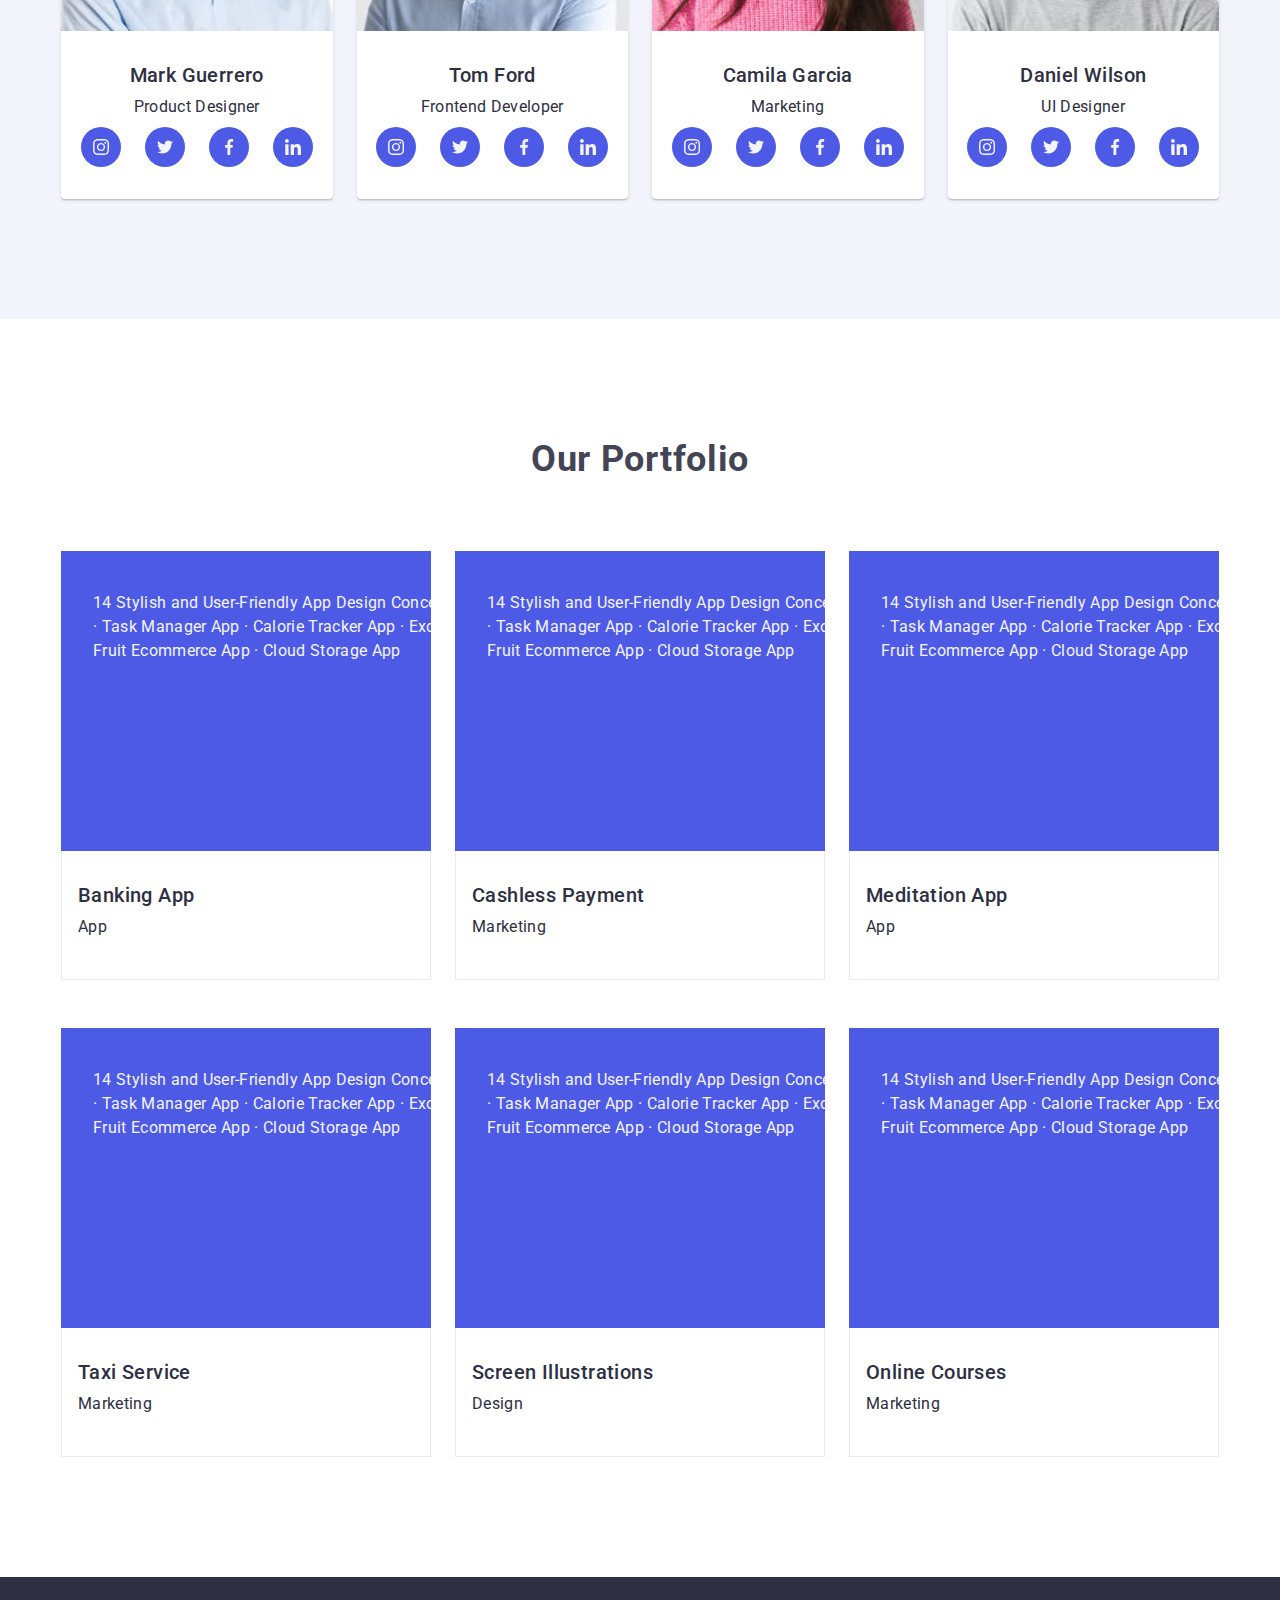
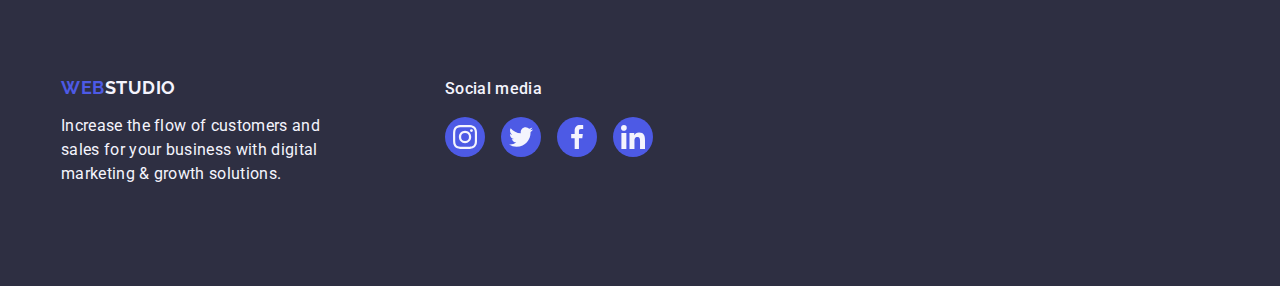
==== commit 1d0a464e: "update-footer" ====
--- a/index.html
+++ b/index.html
@@ -481,29 +481,37 @@
           </p>
         </div>
         <div class="footer-social-media">
-          <p class="footer-text">Social media</p>
-          <div class="footer-icon-box">
-            <a href="https://www.instagram.com" class="icon" target="_blank">
-              <svg class="" width="24" height="24">
-                <use href="./images/icons.svg#icon-instagram"></use>
-              </svg>
-            </a>
-            <a href="https://twitter.com" class="icon" target="_blank">
-              <svg class="" width="24" height="24">
-                <use href="./images/icons.svg#icon-twitter"></use>
-              </svg>
-            </a>
-            <a href="https://www.facebook.com" class="icon" target="_blank">
-              <svg class="" width="24" height="24">
-                <use href="./images/icons.svg#icon-facebook"></use>
-              </svg>
-            </a>
-            <a href="https://www.linkedin.com" class="icon" target="_blank">
-              <svg class="" width="24" height="24">
-                <use href="./images/icons.svg#icon-linkedin"></use>
-              </svg>
-            </a>
-          </div>
+          <p class="footer-text-media">Social media</p>
+          <ul class="footer-icon-box">
+            <li class="list-item-footer">
+              <a href="https://www.instagram.com" class="icon" target="_blank">
+                <svg class="footer-media-icon" width="24" height="24">
+                  <use href="./images/icons.svg#icon-instagram"></use>
+                </svg>
+              </a>
+            </li>
+            <li class="list-item-footer">
+              <a href="https://twitter.com" class="icon" target="_blank">
+                <svg class="footer-media-icon" width="24" height="24">
+                  <use href="./images/icons.svg#icon-twitter"></use>
+                </svg>
+              </a>
+            </li>
+            <li class="list-item-footer">
+              <a href="https://www.facebook.com" class="icon" target="_blank">
+                <svg class="footer-media-icon" width="24" height="24">
+                  <use href="./images/icons.svg#icon-facebook"></use>
+                </svg>
+              </a>
+            </li>
+            <li class="list-item-footer">
+              <a href="https://www.linkedin.com" class="icon" target="_blank">
+                <svg class="footer-media-icon" width="24" height="24">
+                  <use href="./images/icons.svg#icon-linkedin"></use>
+                </svg>
+              </a>
+            </li>
+          </ul>
         </div>
       </div>
     </footer>
--- a/css/styles.css
+++ b/css/styles.css
@@ -308,9 +308,6 @@
   flex-wrap: wrap;
   gap: 48px 24px;
 }
-.list-item-port {
-  width: calc((100% - 48px) / 3);
-}
 .box-text-port {
   padding: 32px 16px;
   border: 1px solid #e7e9fc;
@@ -341,6 +338,9 @@
   color: #f4f4fd;
 }
 
+.list-item-port {
+  width: calc((100% - 48px) / 3);
+}
 .overlay-box {
   position: relative;
   overflow: hidden;
@@ -356,7 +356,6 @@
   background: #4d5ae5;
   width: 100%;
   height: 100%;
-  transform: translateY (100%);
   transition: transform 250ms cubic-bezier(0.4, 0, 0.2, 1);
 }
 
@@ -400,10 +399,15 @@
 }
 .footer-box {
   display: flex;
+  align-items: baseline;
+}
+.footer-text-box {
+  margin-right: 120px;
 }
 .footer-social-media {
-  display: inline-block;
-  margin-left: 120px;
+  font-weight: 500;
+  line-height: 24px;
+  letter-spacing: 0.32px;
 }
 .footer-icon-box {
   display: flex;
